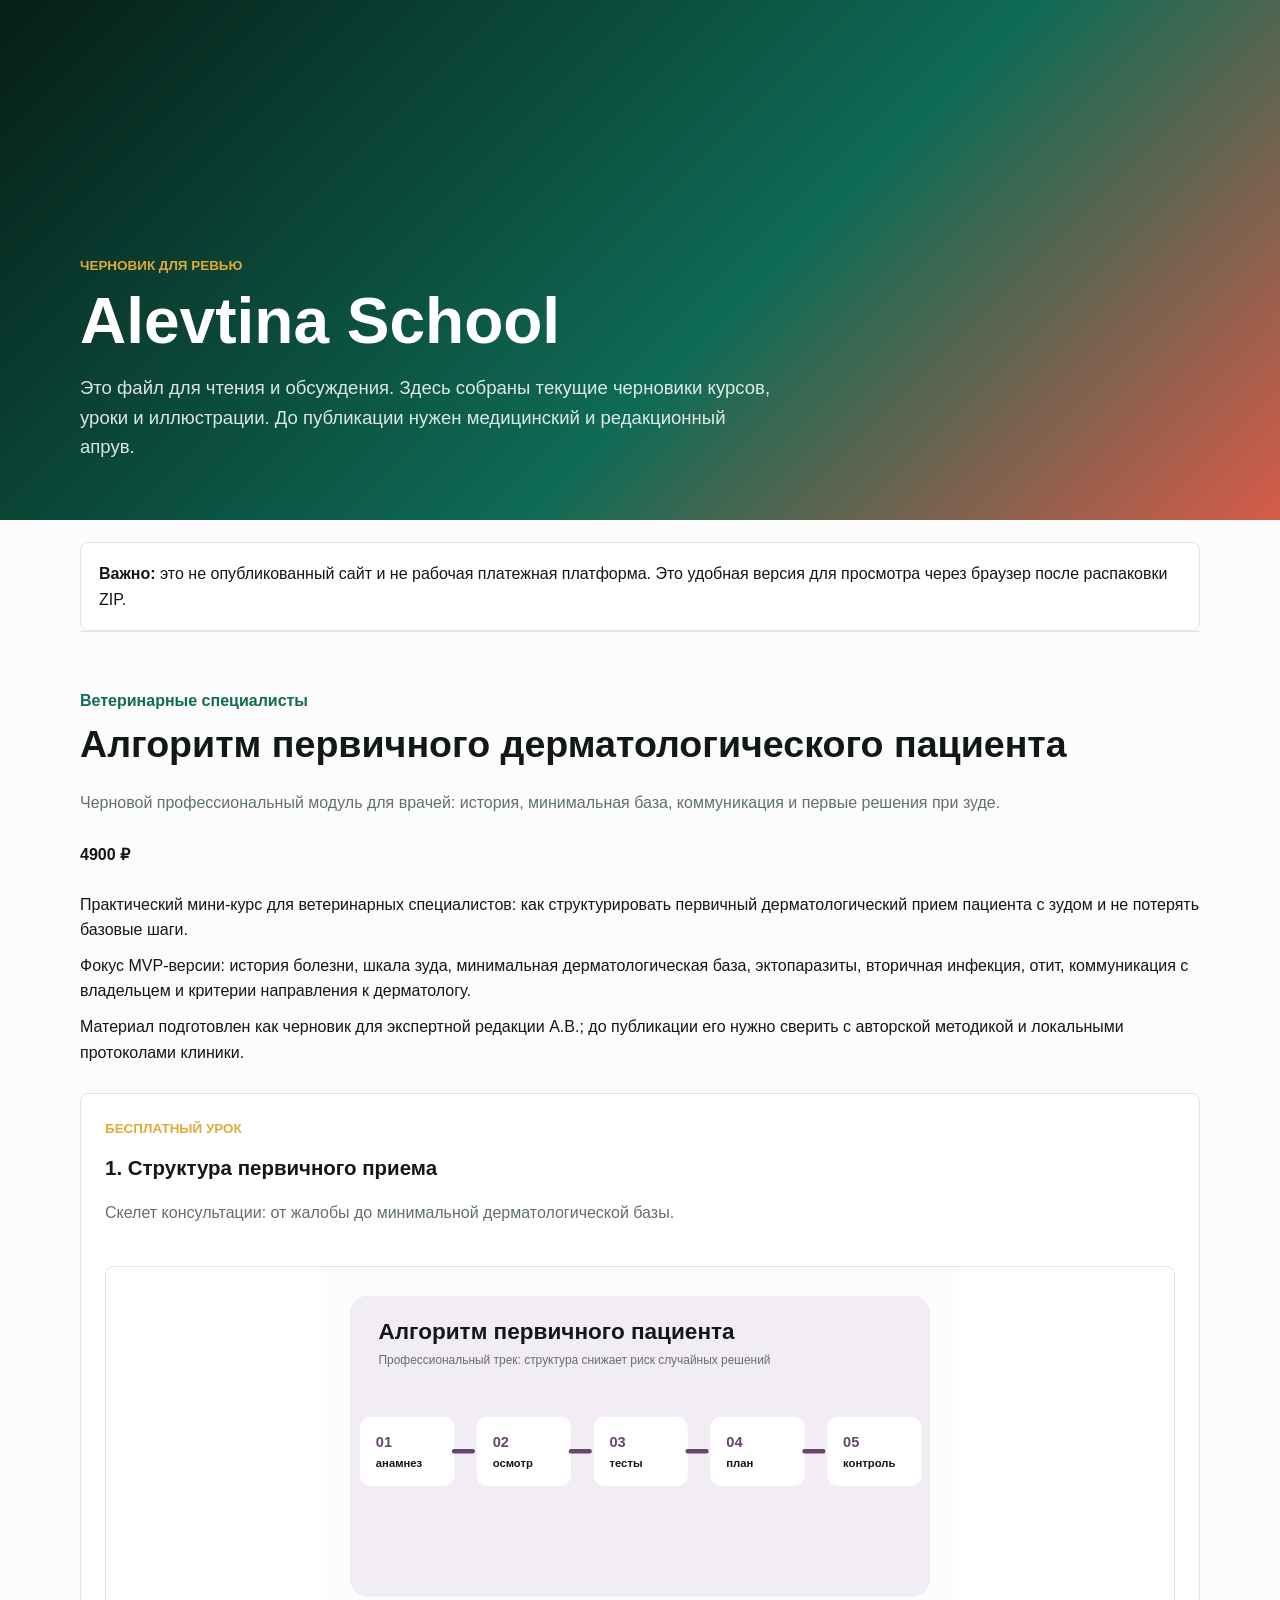
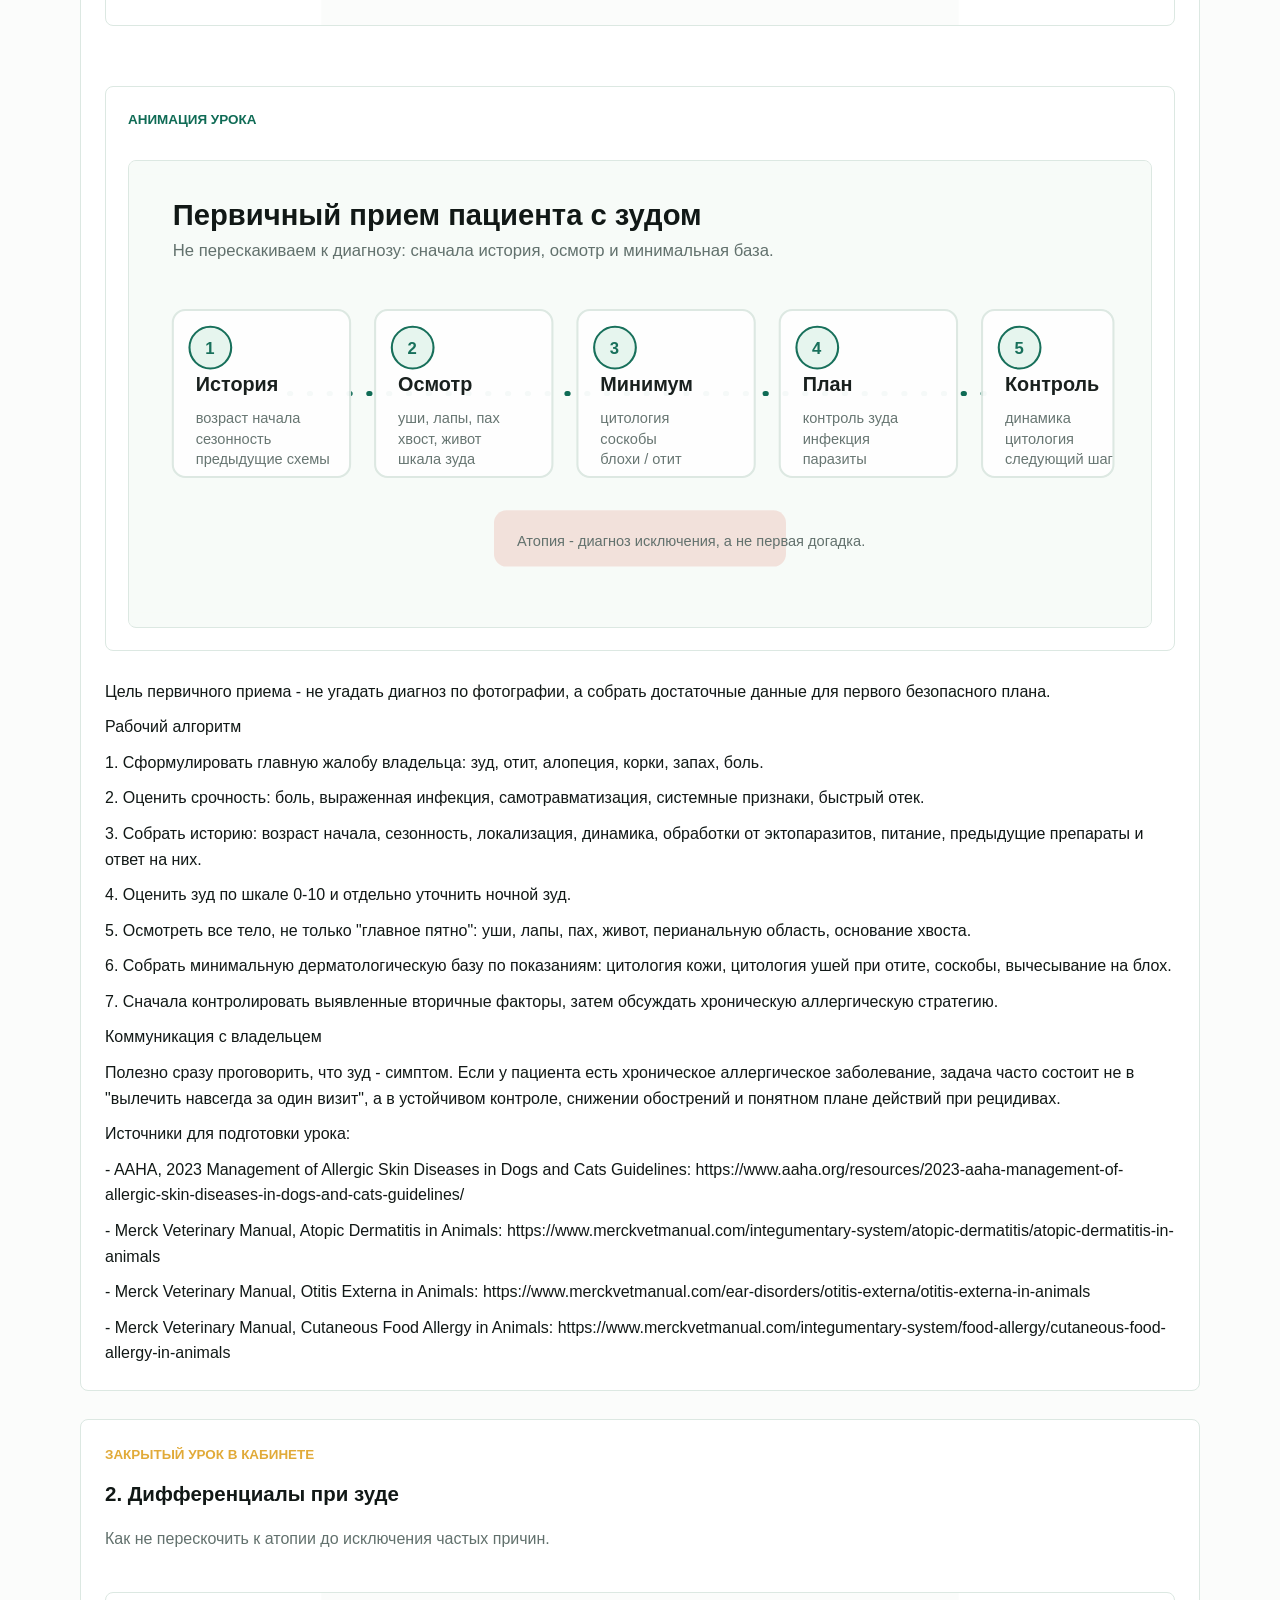
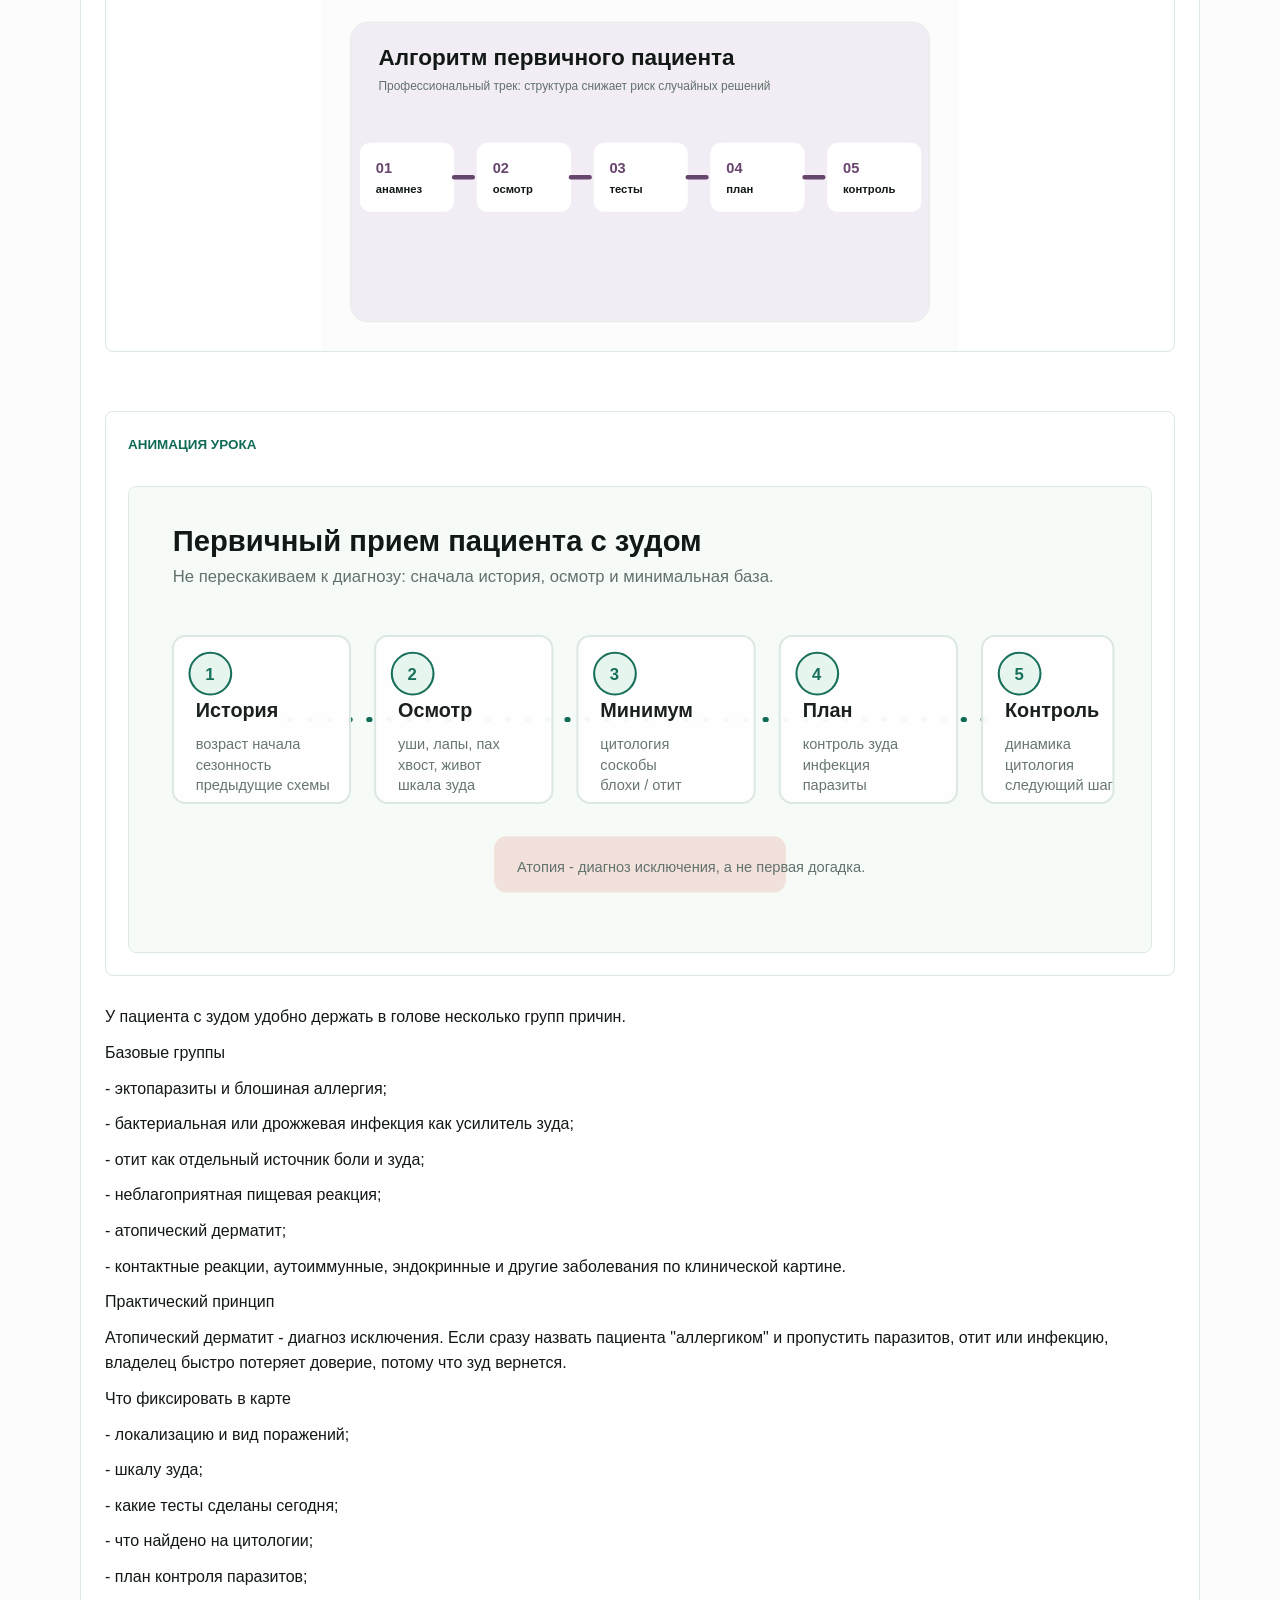
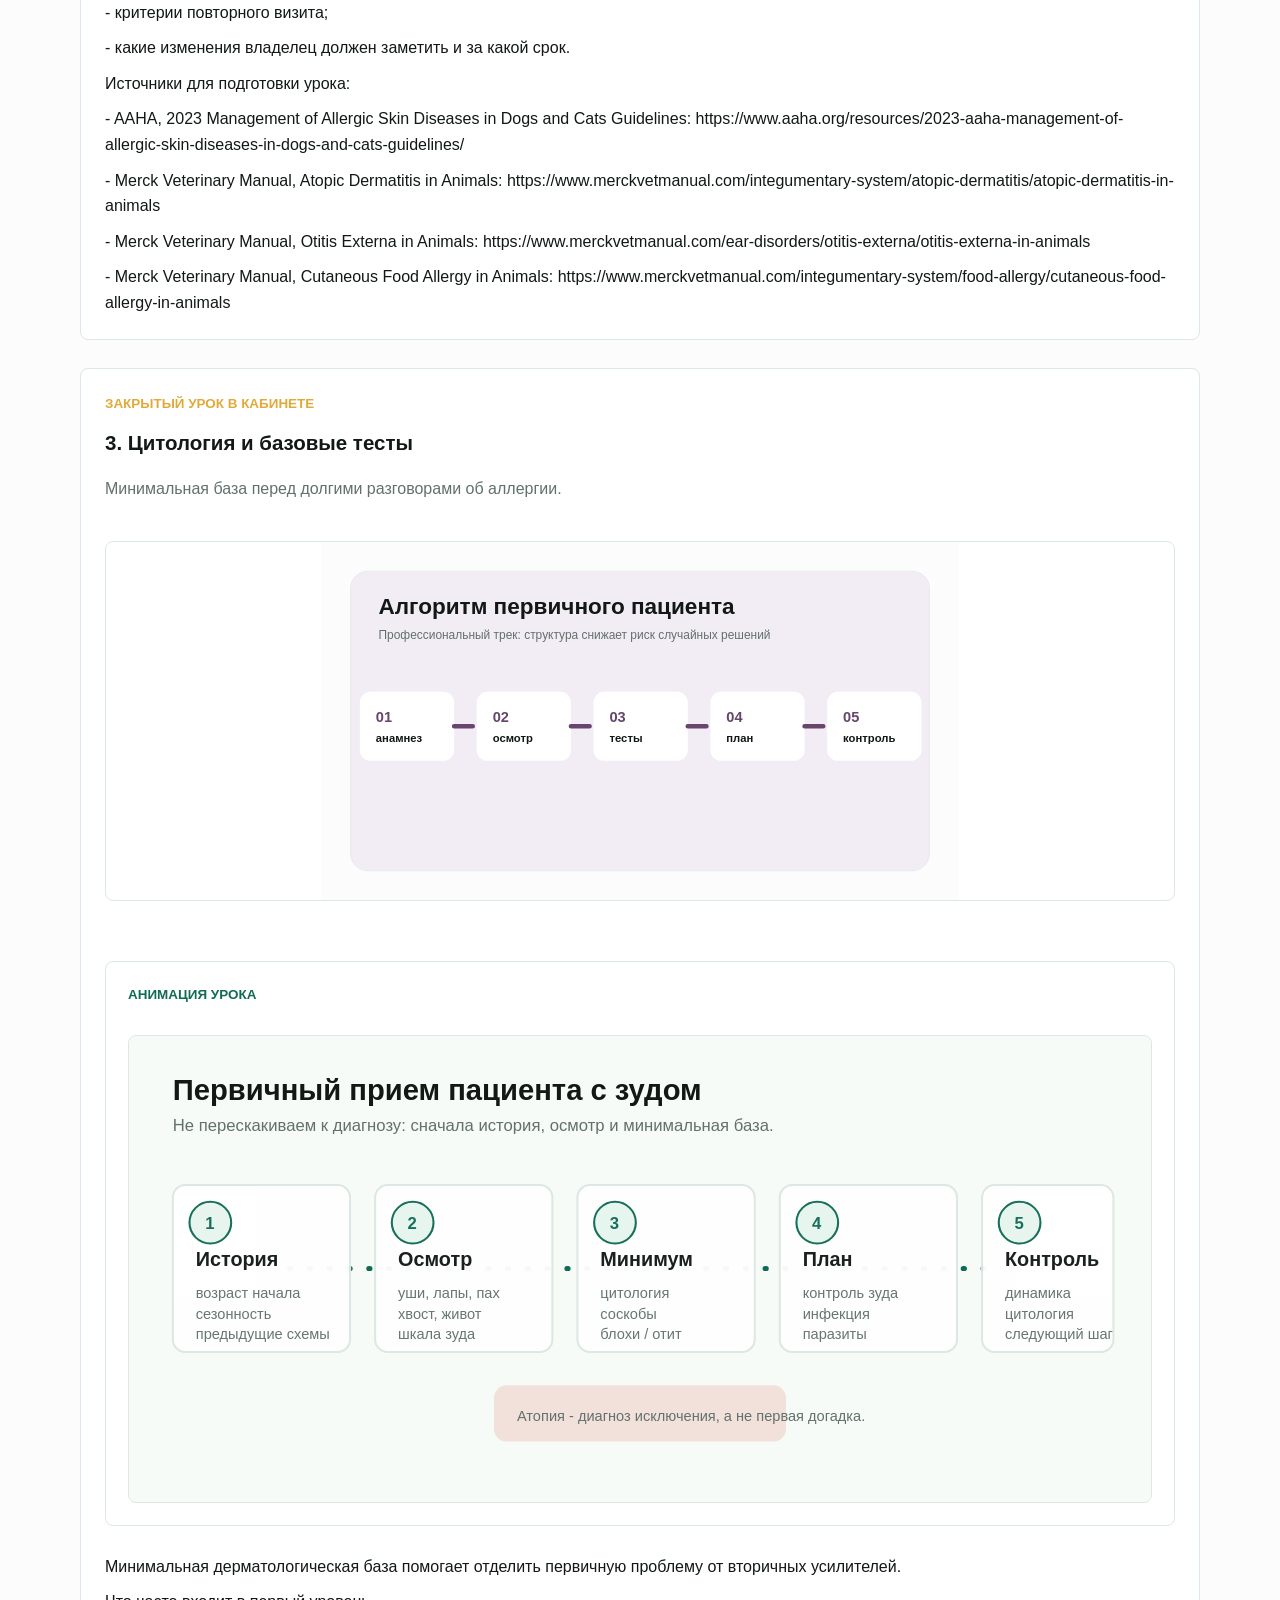
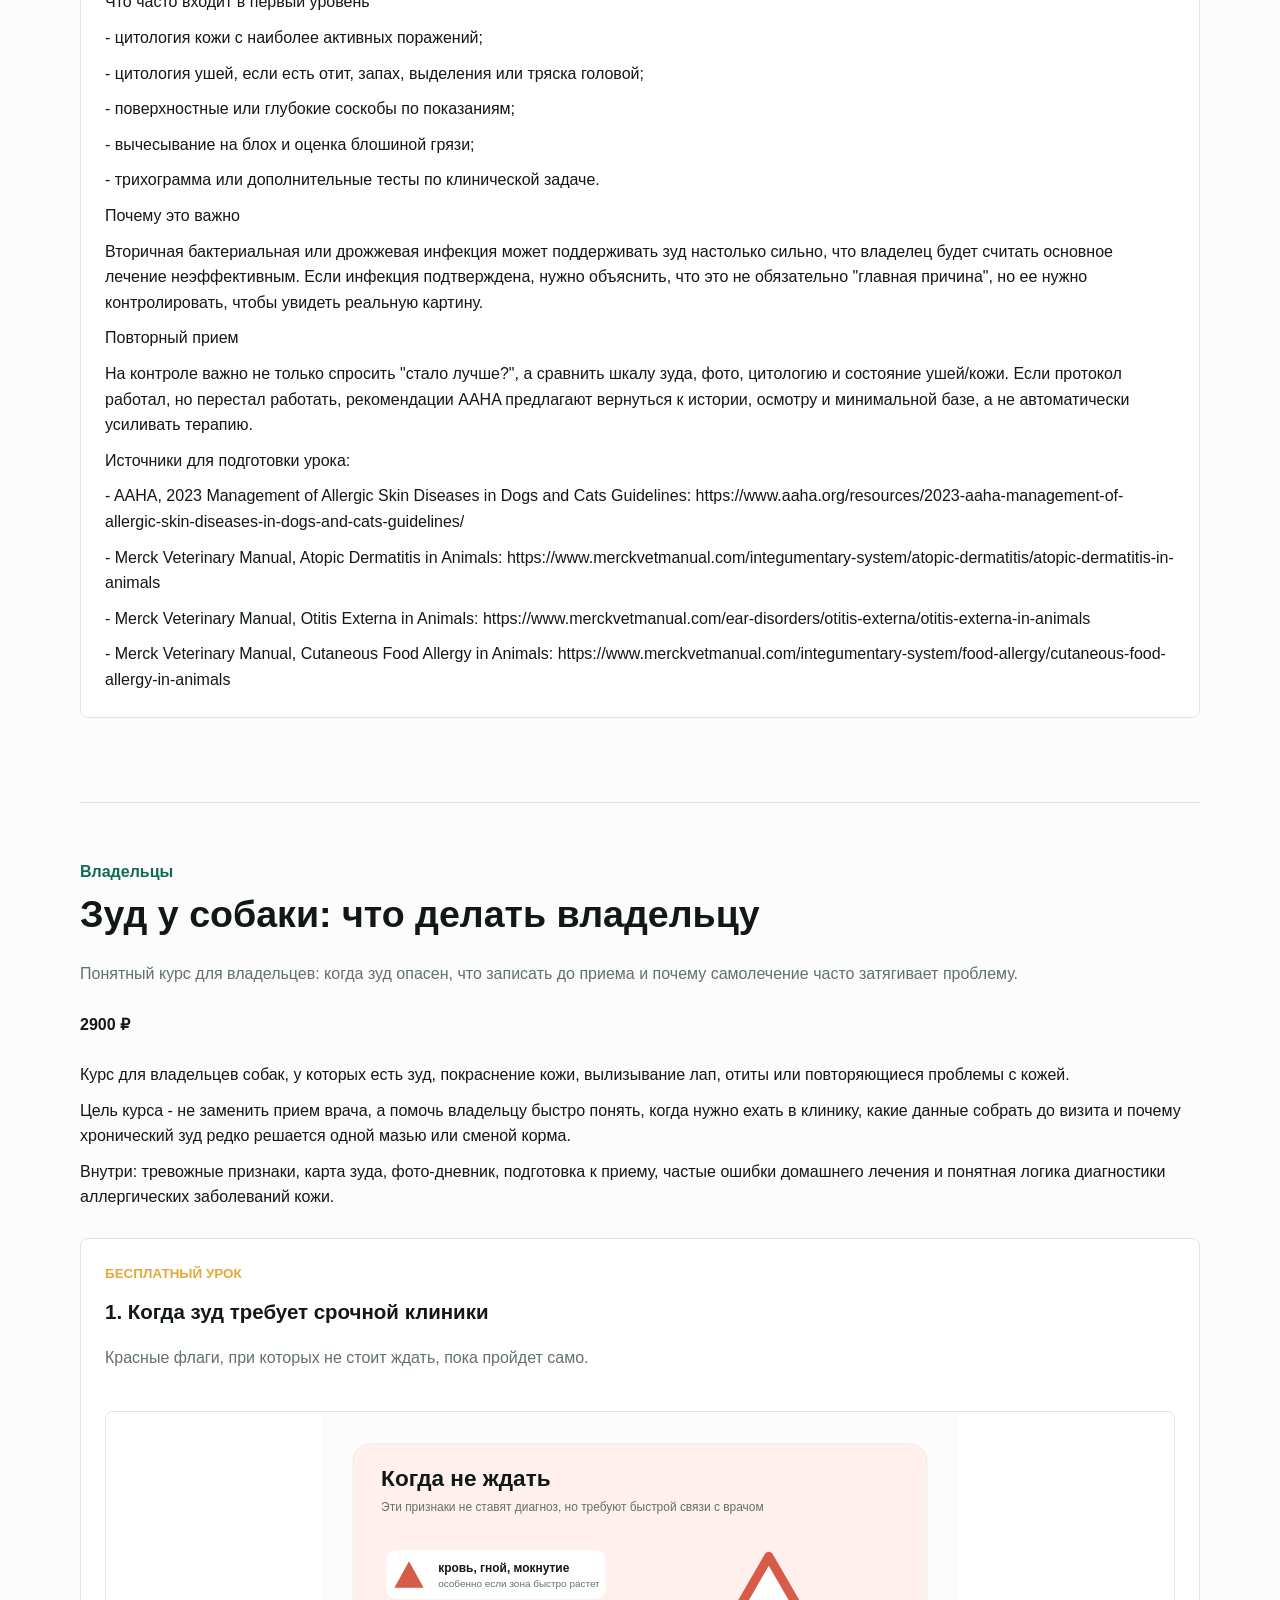
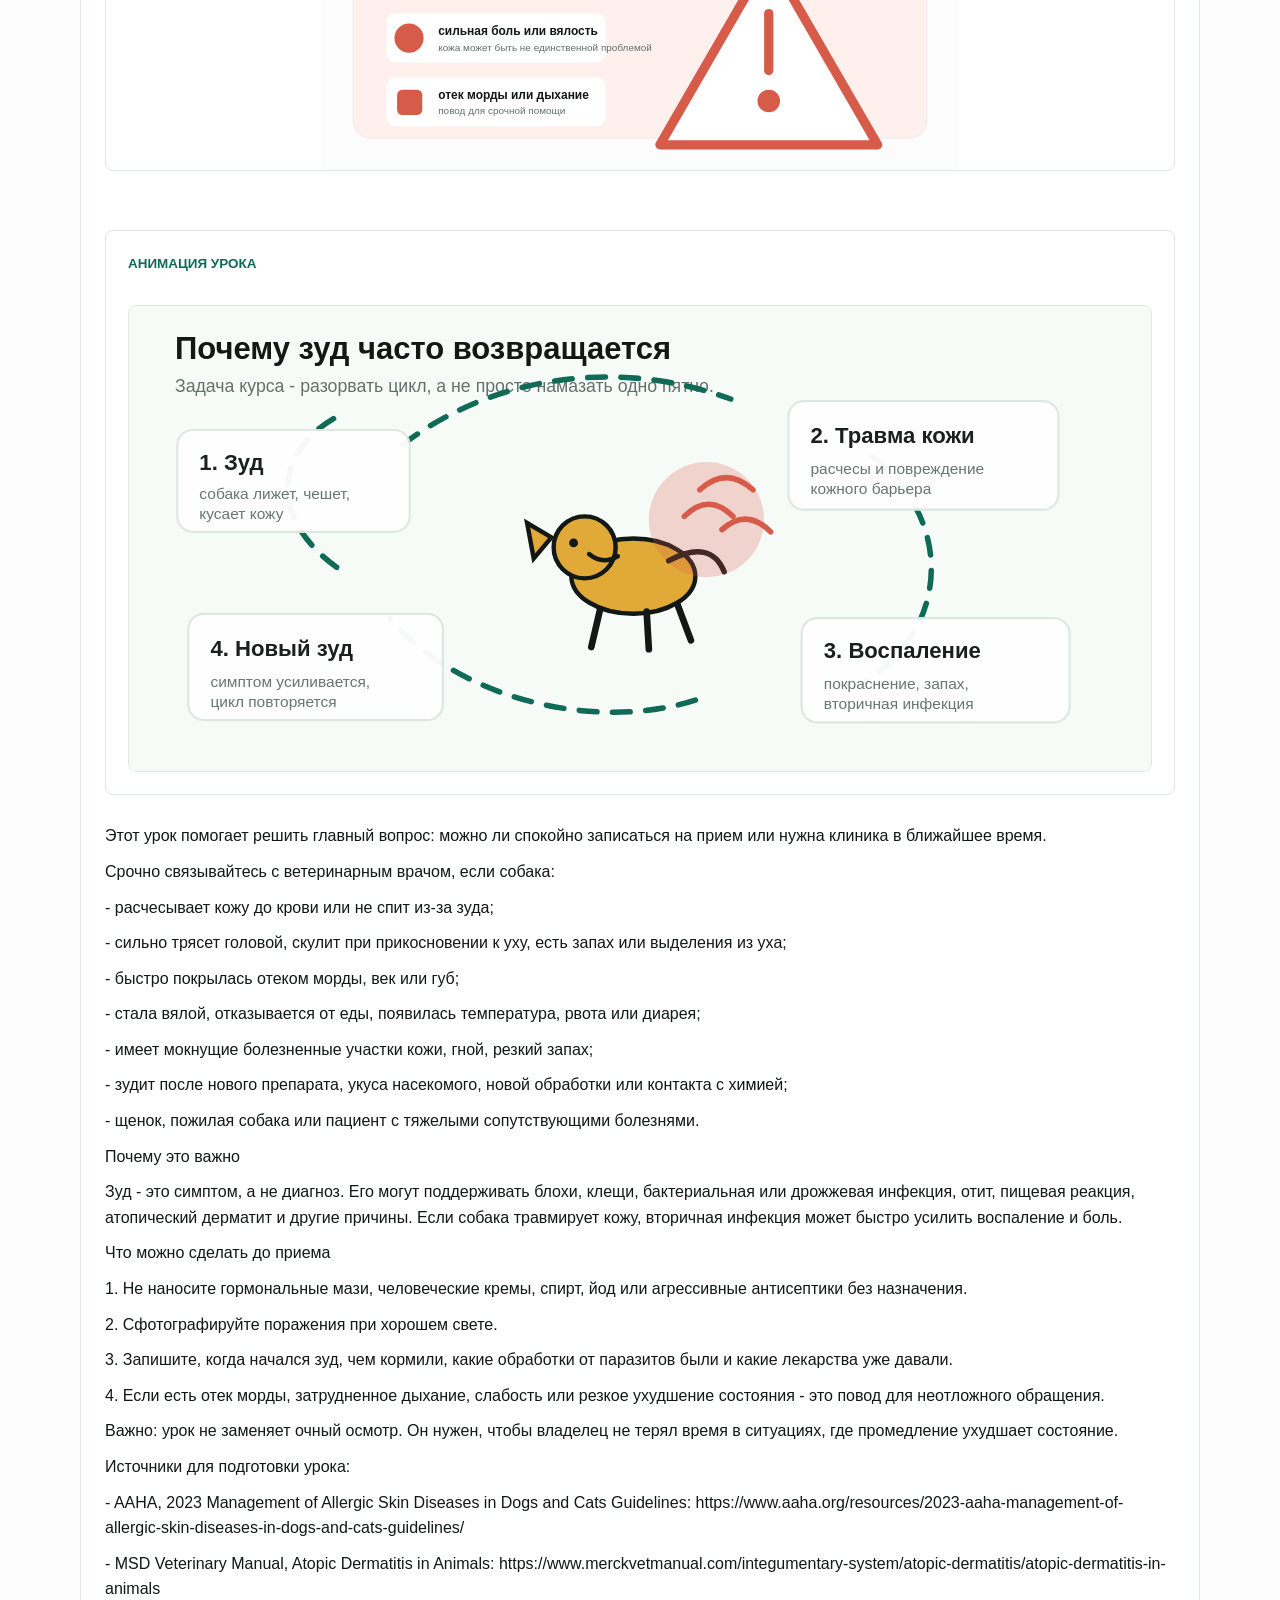
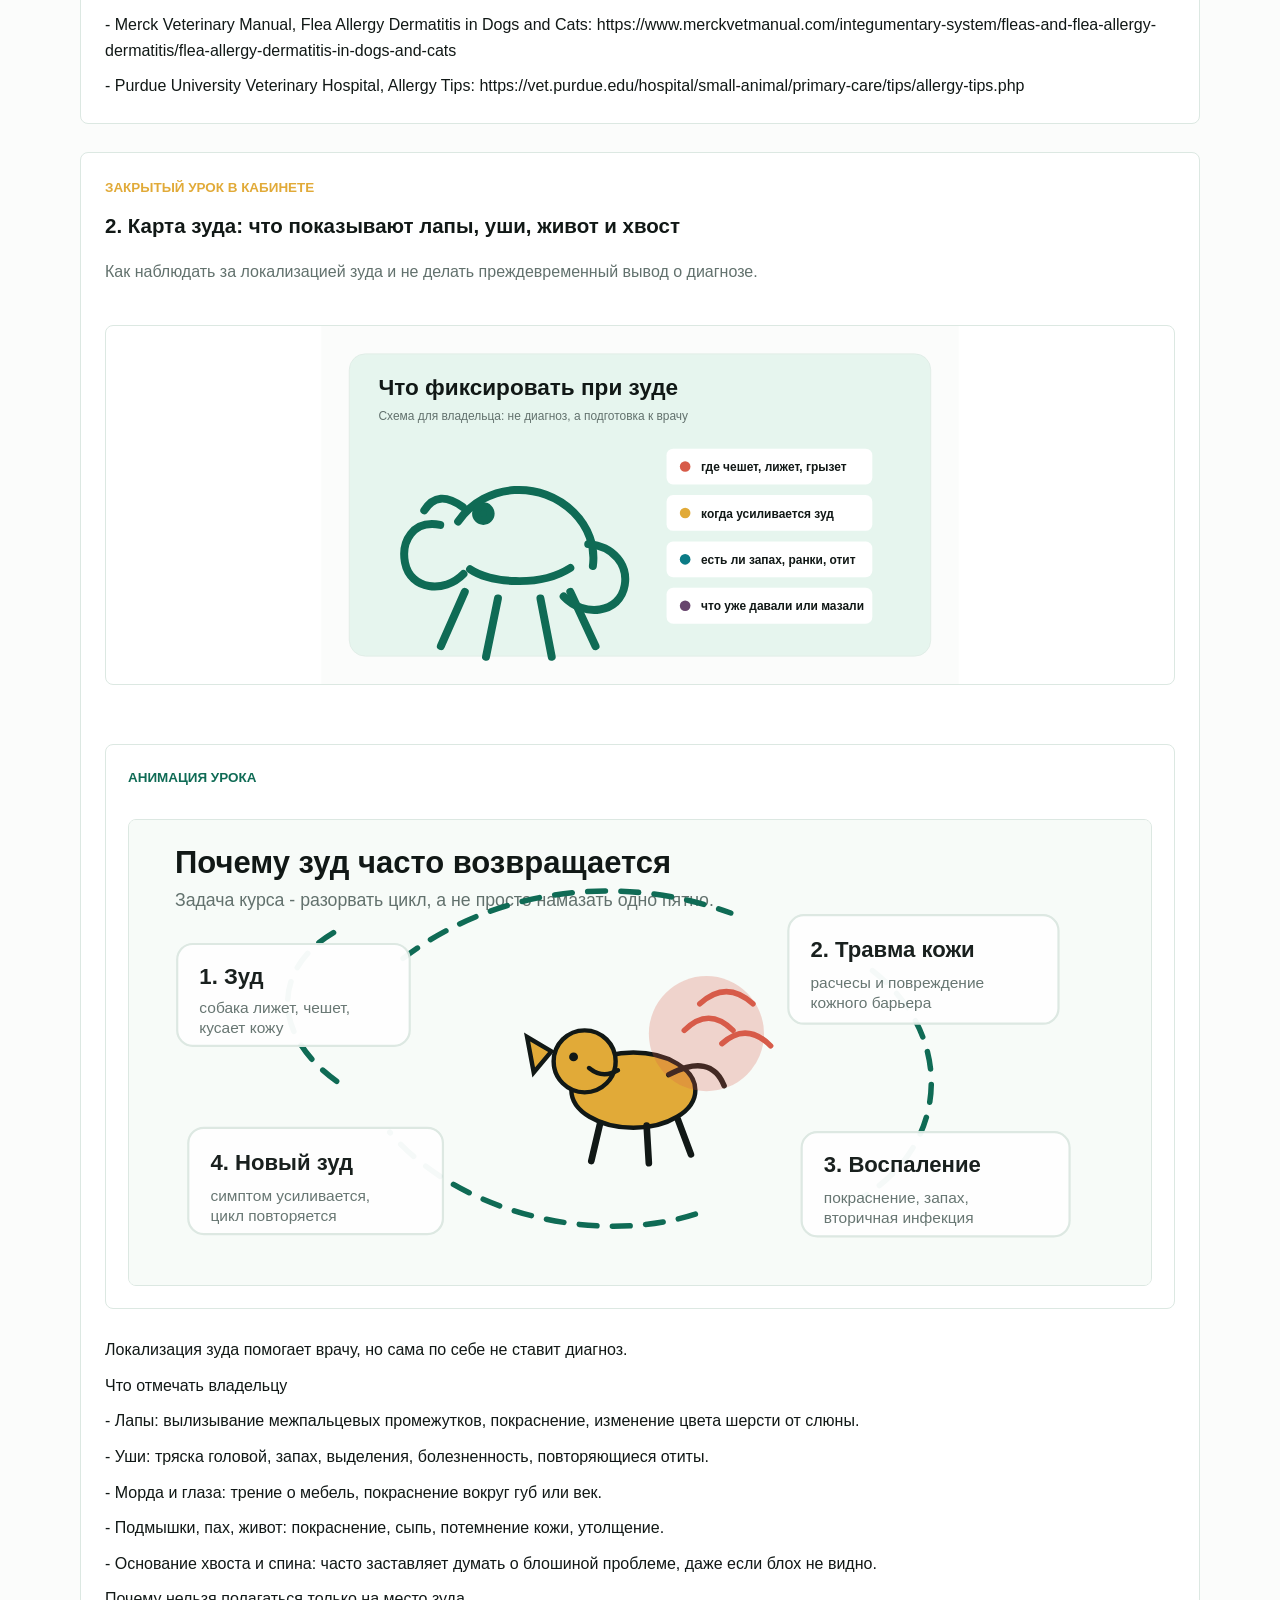
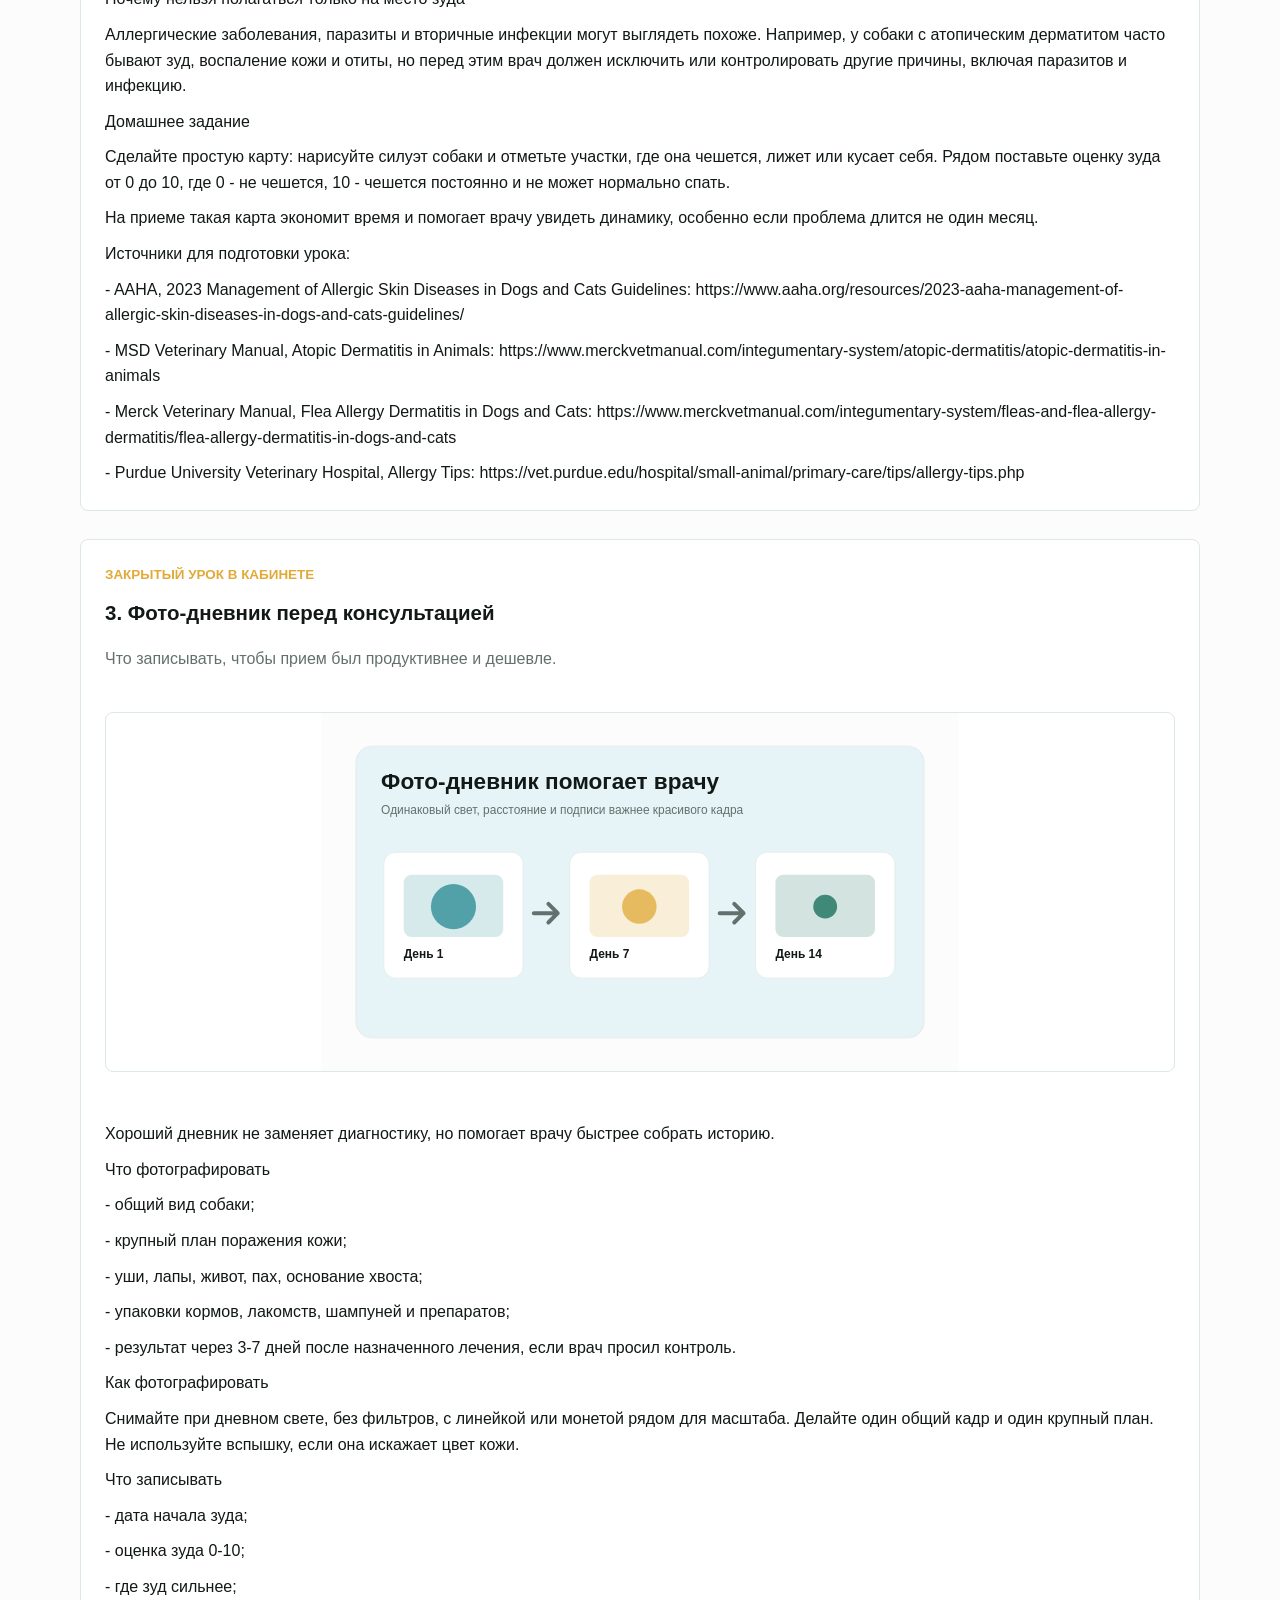
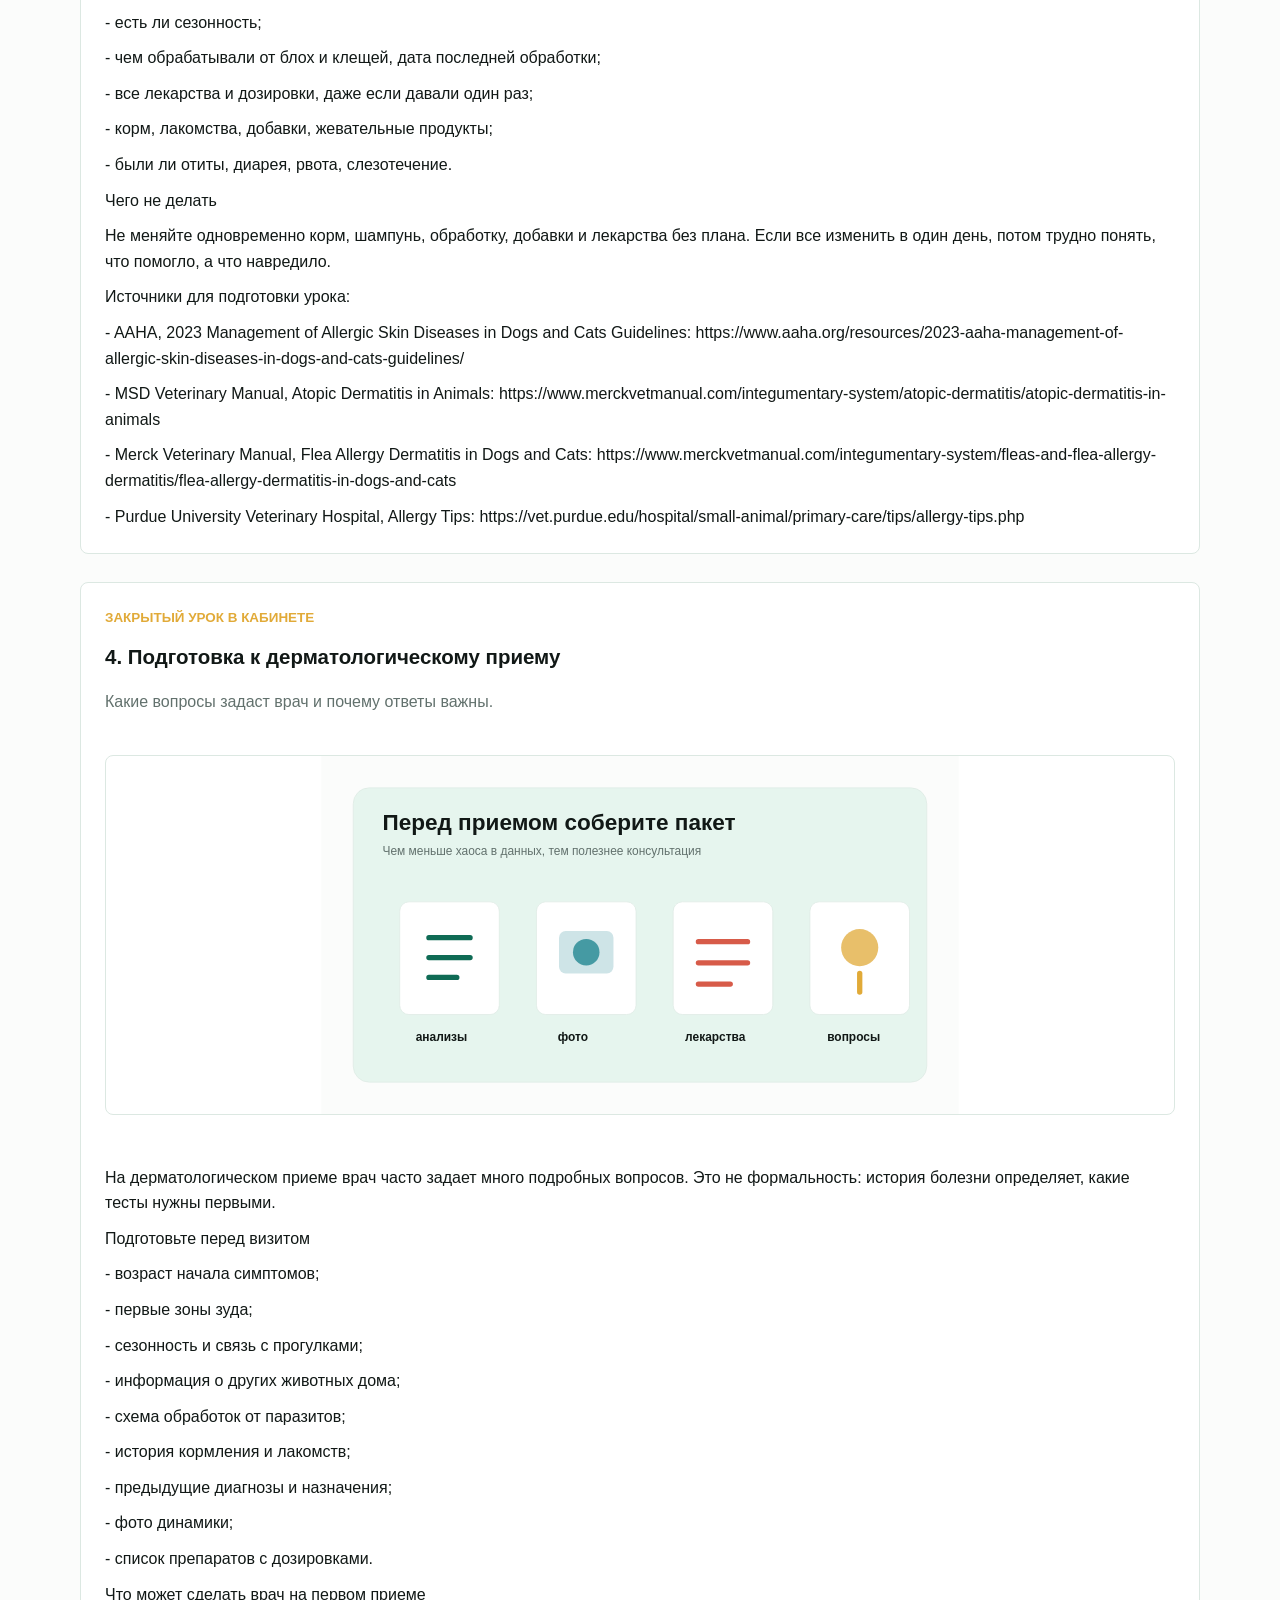
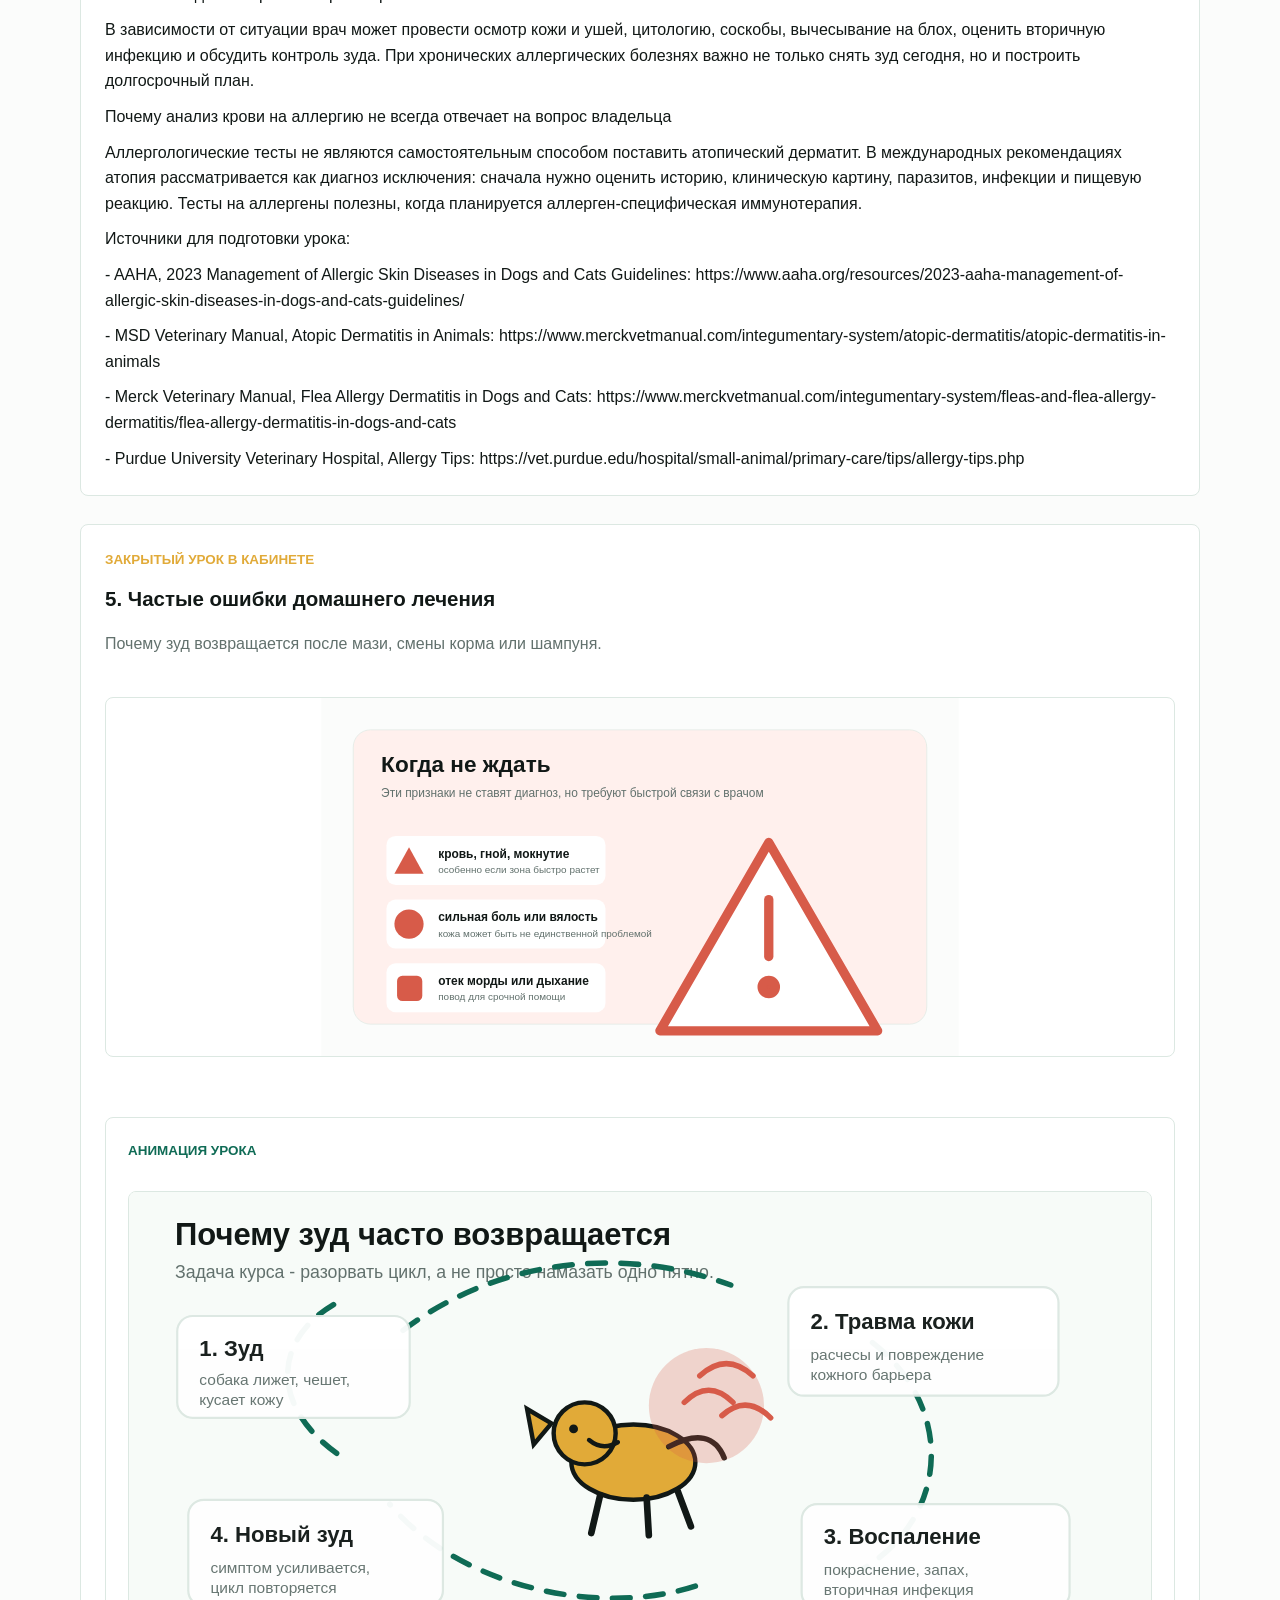
==== course-review.html @ 511821a4 "Publish Alevtina review draft" ====
<!doctype html>
<html lang="ru">
<head>
    <meta charset="utf-8">
    <meta name="viewport" content="width=device-width, initial-scale=1">
    <meta name="robots" content="noindex, nofollow">
    <title>Alevtina School - черновик курсов</title>
    <link rel="icon" href="static/courses/favicon.svg" type="image/svg+xml">
    <link rel="stylesheet" href="static/courses/app.css">
    <style>
        .review-note { background: #fff; border: 1px solid #dce8e2; border-radius: 8px; padding: 18px; margin-top: 22px; }
        .course { padding: 56px 0; border-top: 1px solid #dce8e2; }
        .course-head { display: grid; gap: 10px; margin-bottom: 24px; }
        .course-head span { color: #0f6b55; font-weight: 800; }
        .lesson { margin: 28px 0; padding: 24px; border: 1px solid #dce8e2; border-radius: 8px; background: #fff; }
        .lesson .body { margin-top: 18px; }
        .body br + br { display: block; margin-top: 10px; content: ""; }
    </style>
</head>
<body>
    <main>
        <section class="hero">
            <div class="container hero-inner">
                <p class="eyebrow">Черновик для ревью</p>
                <h1>Alevtina School</h1>
                <p class="lead">Это файл для чтения и обсуждения. Здесь собраны текущие черновики курсов, уроки и иллюстрации. До публикации нужен медицинский и редакционный апрув.</p>
            </div>
        </section>
        <div class="container">
            <div class="review-note">
                <strong>Важно:</strong> это не опубликованный сайт и не рабочая платежная платформа. Это удобная версия для просмотра через браузер после распаковки ZIP.
            </div>
            
    <section class="course">
        <div class="course-head">
            <span>Ветеринарные специалисты</span>
            <h2>Алгоритм первичного дерматологического пациента</h2>
            <p>Черновой профессиональный модуль для врачей: история, минимальная база, коммуникация и первые решения при зуде.</p>
            <strong>4900 ₽</strong>
        </div>
        <div class="body">Практический мини-курс для ветеринарных специалистов: как структурировать первичный дерматологический прием пациента с зудом и не потерять базовые шаги.<br><br>Фокус MVP-версии: история болезни, шкала зуда, минимальная дерматологическая база, эктопаразиты, вторичная инфекция, отит, коммуникация с владельцем и критерии направления к дерматологу.<br><br>Материал подготовлен как черновик для экспертной редакции А.В.; до публикации его нужно сверить с авторской методикой и локальными протоколами клиники.</div>
        
    <article class="lesson">
        <p class="eyebrow">Бесплатный урок</p>
        <h3>1. Структура первичного приема</h3>
        <p class="muted">Скелет консультации: от жалобы до минимальной дерматологической базы.</p>
        <img class="lesson-illustration" src="static/courses/illustrations/doctor-algorithm.svg" alt="">
        
        <div class="animation-box">
            <p class="eyebrow dark">Анимация урока</p>
            <object class="lesson-animation" type="image/svg+xml" data="static/courses/animations/derm-workflow.svg">
                <img src="static/courses/animations/derm-workflow.svg" alt="">
            </object>
        </div>
        
        <div class="body">Цель первичного приема - не угадать диагноз по фотографии, а собрать достаточные данные для первого безопасного плана.<br><br>Рабочий алгоритм<br><br>1. Сформулировать главную жалобу владельца: зуд, отит, алопеция, корки, запах, боль.<br>2. Оценить срочность: боль, выраженная инфекция, самотравматизация, системные признаки, быстрый отек.<br>3. Собрать историю: возраст начала, сезонность, локализация, динамика, обработки от эктопаразитов, питание, предыдущие препараты и ответ на них.<br>4. Оценить зуд по шкале 0-10 и отдельно уточнить ночной зуд.<br>5. Осмотреть все тело, не только &quot;главное пятно&quot;: уши, лапы, пах, живот, перианальную область, основание хвоста.<br>6. Собрать минимальную дерматологическую базу по показаниям: цитология кожи, цитология ушей при отите, соскобы, вычесывание на блох.<br>7. Сначала контролировать выявленные вторичные факторы, затем обсуждать хроническую аллергическую стратегию.<br><br>Коммуникация с владельцем<br><br>Полезно сразу проговорить, что зуд - симптом. Если у пациента есть хроническое аллергическое заболевание, задача часто состоит не в &quot;вылечить навсегда за один визит&quot;, а в устойчивом контроле, снижении обострений и понятном плане действий при рецидивах.<br><br>Источники для подготовки урока:<br>- AAHA, 2023 Management of Allergic Skin Diseases in Dogs and Cats Guidelines: https://www.aaha.org/resources/2023-aaha-management-of-allergic-skin-diseases-in-dogs-and-cats-guidelines/<br>- Merck Veterinary Manual, Atopic Dermatitis in Animals: https://www.merckvetmanual.com/integumentary-system/atopic-dermatitis/atopic-dermatitis-in-animals<br>- Merck Veterinary Manual, Otitis Externa in Animals: https://www.merckvetmanual.com/ear-disorders/otitis-externa/otitis-externa-in-animals<br>- Merck Veterinary Manual, Cutaneous Food Allergy in Animals: https://www.merckvetmanual.com/integumentary-system/food-allergy/cutaneous-food-allergy-in-animals</div>
    </article>
    
    <article class="lesson">
        <p class="eyebrow">Закрытый урок в кабинете</p>
        <h3>2. Дифференциалы при зуде</h3>
        <p class="muted">Как не перескочить к атопии до исключения частых причин.</p>
        <img class="lesson-illustration" src="static/courses/illustrations/doctor-algorithm.svg" alt="">
        
        <div class="animation-box">
            <p class="eyebrow dark">Анимация урока</p>
            <object class="lesson-animation" type="image/svg+xml" data="static/courses/animations/derm-workflow.svg">
                <img src="static/courses/animations/derm-workflow.svg" alt="">
            </object>
        </div>
        
        <div class="body">У пациента с зудом удобно держать в голове несколько групп причин.<br><br>Базовые группы<br><br>- эктопаразиты и блошиная аллергия;<br>- бактериальная или дрожжевая инфекция как усилитель зуда;<br>- отит как отдельный источник боли и зуда;<br>- неблагоприятная пищевая реакция;<br>- атопический дерматит;<br>- контактные реакции, аутоиммунные, эндокринные и другие заболевания по клинической картине.<br><br>Практический принцип<br><br>Атопический дерматит - диагноз исключения. Если сразу назвать пациента &quot;аллергиком&quot; и пропустить паразитов, отит или инфекцию, владелец быстро потеряет доверие, потому что зуд вернется.<br><br>Что фиксировать в карте<br><br>- локализацию и вид поражений;<br>- шкалу зуда;<br>- какие тесты сделаны сегодня;<br>- что найдено на цитологии;<br>- план контроля паразитов;<br>- критерии повторного визита;<br>- какие изменения владелец должен заметить и за какой срок.<br><br>Источники для подготовки урока:<br>- AAHA, 2023 Management of Allergic Skin Diseases in Dogs and Cats Guidelines: https://www.aaha.org/resources/2023-aaha-management-of-allergic-skin-diseases-in-dogs-and-cats-guidelines/<br>- Merck Veterinary Manual, Atopic Dermatitis in Animals: https://www.merckvetmanual.com/integumentary-system/atopic-dermatitis/atopic-dermatitis-in-animals<br>- Merck Veterinary Manual, Otitis Externa in Animals: https://www.merckvetmanual.com/ear-disorders/otitis-externa/otitis-externa-in-animals<br>- Merck Veterinary Manual, Cutaneous Food Allergy in Animals: https://www.merckvetmanual.com/integumentary-system/food-allergy/cutaneous-food-allergy-in-animals</div>
    </article>
    
    <article class="lesson">
        <p class="eyebrow">Закрытый урок в кабинете</p>
        <h3>3. Цитология и базовые тесты</h3>
        <p class="muted">Минимальная база перед долгими разговорами об аллергии.</p>
        <img class="lesson-illustration" src="static/courses/illustrations/doctor-algorithm.svg" alt="">
        
        <div class="animation-box">
            <p class="eyebrow dark">Анимация урока</p>
            <object class="lesson-animation" type="image/svg+xml" data="static/courses/animations/derm-workflow.svg">
                <img src="static/courses/animations/derm-workflow.svg" alt="">
            </object>
        </div>
        
        <div class="body">Минимальная дерматологическая база помогает отделить первичную проблему от вторичных усилителей.<br><br>Что часто входит в первый уровень<br><br>- цитология кожи с наиболее активных поражений;<br>- цитология ушей, если есть отит, запах, выделения или тряска головой;<br>- поверхностные или глубокие соскобы по показаниям;<br>- вычесывание на блох и оценка блошиной грязи;<br>- трихограмма или дополнительные тесты по клинической задаче.<br><br>Почему это важно<br><br>Вторичная бактериальная или дрожжевая инфекция может поддерживать зуд настолько сильно, что владелец будет считать основное лечение неэффективным. Если инфекция подтверждена, нужно объяснить, что это не обязательно &quot;главная причина&quot;, но ее нужно контролировать, чтобы увидеть реальную картину.<br><br>Повторный прием<br><br>На контроле важно не только спросить &quot;стало лучше?&quot;, а сравнить шкалу зуда, фото, цитологию и состояние ушей/кожи. Если протокол работал, но перестал работать, рекомендации AAHA предлагают вернуться к истории, осмотру и минимальной базе, а не автоматически усиливать терапию.<br><br>Источники для подготовки урока:<br>- AAHA, 2023 Management of Allergic Skin Diseases in Dogs and Cats Guidelines: https://www.aaha.org/resources/2023-aaha-management-of-allergic-skin-diseases-in-dogs-and-cats-guidelines/<br>- Merck Veterinary Manual, Atopic Dermatitis in Animals: https://www.merckvetmanual.com/integumentary-system/atopic-dermatitis/atopic-dermatitis-in-animals<br>- Merck Veterinary Manual, Otitis Externa in Animals: https://www.merckvetmanual.com/ear-disorders/otitis-externa/otitis-externa-in-animals<br>- Merck Veterinary Manual, Cutaneous Food Allergy in Animals: https://www.merckvetmanual.com/integumentary-system/food-allergy/cutaneous-food-allergy-in-animals</div>
    </article>
    
    </section>
    
    <section class="course">
        <div class="course-head">
            <span>Владельцы</span>
            <h2>Зуд у собаки: что делать владельцу</h2>
            <p>Понятный курс для владельцев: когда зуд опасен, что записать до приема и почему самолечение часто затягивает проблему.</p>
            <strong>2900 ₽</strong>
        </div>
        <div class="body">Курс для владельцев собак, у которых есть зуд, покраснение кожи, вылизывание лап, отиты или повторяющиеся проблемы с кожей.<br><br>Цель курса - не заменить прием врача, а помочь владельцу быстро понять, когда нужно ехать в клинику, какие данные собрать до визита и почему хронический зуд редко решается одной мазью или сменой корма.<br><br>Внутри: тревожные признаки, карта зуда, фото-дневник, подготовка к приему, частые ошибки домашнего лечения и понятная логика диагностики аллергических заболеваний кожи.</div>
        
    <article class="lesson">
        <p class="eyebrow">Бесплатный урок</p>
        <h3>1. Когда зуд требует срочной клиники</h3>
        <p class="muted">Красные флаги, при которых не стоит ждать, пока пройдет само.</p>
        <img class="lesson-illustration" src="static/courses/illustrations/red-flags.svg" alt="">
        
        <div class="animation-box">
            <p class="eyebrow dark">Анимация урока</p>
            <object class="lesson-animation" type="image/svg+xml" data="static/courses/animations/itch-cycle.svg">
                <img src="static/courses/animations/itch-cycle.svg" alt="">
            </object>
        </div>
        
        <div class="body">Этот урок помогает решить главный вопрос: можно ли спокойно записаться на прием или нужна клиника в ближайшее время.<br><br>Срочно связывайтесь с ветеринарным врачом, если собака:<br><br>- расчесывает кожу до крови или не спит из-за зуда;<br>- сильно трясет головой, скулит при прикосновении к уху, есть запах или выделения из уха;<br>- быстро покрылась отеком морды, век или губ;<br>- стала вялой, отказывается от еды, появилась температура, рвота или диарея;<br>- имеет мокнущие болезненные участки кожи, гной, резкий запах;<br>- зудит после нового препарата, укуса насекомого, новой обработки или контакта с химией;<br>- щенок, пожилая собака или пациент с тяжелыми сопутствующими болезнями.<br><br>Почему это важно<br><br>Зуд - это симптом, а не диагноз. Его могут поддерживать блохи, клещи, бактериальная или дрожжевая инфекция, отит, пищевая реакция, атопический дерматит и другие причины. Если собака травмирует кожу, вторичная инфекция может быстро усилить воспаление и боль.<br><br>Что можно сделать до приема<br><br>1. Не наносите гормональные мази, человеческие кремы, спирт, йод или агрессивные антисептики без назначения.<br>2. Сфотографируйте поражения при хорошем свете.<br>3. Запишите, когда начался зуд, чем кормили, какие обработки от паразитов были и какие лекарства уже давали.<br>4. Если есть отек морды, затрудненное дыхание, слабость или резкое ухудшение состояния - это повод для неотложного обращения.<br><br>Важно: урок не заменяет очный осмотр. Он нужен, чтобы владелец не терял время в ситуациях, где промедление ухудшает состояние.<br><br>Источники для подготовки урока:<br>- AAHA, 2023 Management of Allergic Skin Diseases in Dogs and Cats Guidelines: https://www.aaha.org/resources/2023-aaha-management-of-allergic-skin-diseases-in-dogs-and-cats-guidelines/<br>- MSD Veterinary Manual, Atopic Dermatitis in Animals: https://www.merckvetmanual.com/integumentary-system/atopic-dermatitis/atopic-dermatitis-in-animals<br>- Merck Veterinary Manual, Flea Allergy Dermatitis in Dogs and Cats: https://www.merckvetmanual.com/integumentary-system/fleas-and-flea-allergy-dermatitis/flea-allergy-dermatitis-in-dogs-and-cats<br>- Purdue University Veterinary Hospital, Allergy Tips: https://vet.purdue.edu/hospital/small-animal/primary-care/tips/allergy-tips.php</div>
    </article>
    
    <article class="lesson">
        <p class="eyebrow">Закрытый урок в кабинете</p>
        <h3>2. Карта зуда: что показывают лапы, уши, живот и хвост</h3>
        <p class="muted">Как наблюдать за локализацией зуда и не делать преждевременный вывод о диагнозе.</p>
        <img class="lesson-illustration" src="static/courses/illustrations/itch-map.svg" alt="">
        
        <div class="animation-box">
            <p class="eyebrow dark">Анимация урока</p>
            <object class="lesson-animation" type="image/svg+xml" data="static/courses/animations/itch-cycle.svg">
                <img src="static/courses/animations/itch-cycle.svg" alt="">
            </object>
        </div>
        
        <div class="body">Локализация зуда помогает врачу, но сама по себе не ставит диагноз.<br><br>Что отмечать владельцу<br><br>- Лапы: вылизывание межпальцевых промежутков, покраснение, изменение цвета шерсти от слюны.<br>- Уши: тряска головой, запах, выделения, болезненность, повторяющиеся отиты.<br>- Морда и глаза: трение о мебель, покраснение вокруг губ или век.<br>- Подмышки, пах, живот: покраснение, сыпь, потемнение кожи, утолщение.<br>- Основание хвоста и спина: часто заставляет думать о блошиной проблеме, даже если блох не видно.<br><br>Почему нельзя полагаться только на место зуда<br><br>Аллергические заболевания, паразиты и вторичные инфекции могут выглядеть похоже. Например, у собаки с атопическим дерматитом часто бывают зуд, воспаление кожи и отиты, но перед этим врач должен исключить или контролировать другие причины, включая паразитов и инфекцию.<br><br>Домашнее задание<br><br>Сделайте простую карту: нарисуйте силуэт собаки и отметьте участки, где она чешется, лижет или кусает себя. Рядом поставьте оценку зуда от 0 до 10, где 0 - не чешется, 10 - чешется постоянно и не может нормально спать.<br><br>На приеме такая карта экономит время и помогает врачу увидеть динамику, особенно если проблема длится не один месяц.<br><br>Источники для подготовки урока:<br>- AAHA, 2023 Management of Allergic Skin Diseases in Dogs and Cats Guidelines: https://www.aaha.org/resources/2023-aaha-management-of-allergic-skin-diseases-in-dogs-and-cats-guidelines/<br>- MSD Veterinary Manual, Atopic Dermatitis in Animals: https://www.merckvetmanual.com/integumentary-system/atopic-dermatitis/atopic-dermatitis-in-animals<br>- Merck Veterinary Manual, Flea Allergy Dermatitis in Dogs and Cats: https://www.merckvetmanual.com/integumentary-system/fleas-and-flea-allergy-dermatitis/flea-allergy-dermatitis-in-dogs-and-cats<br>- Purdue University Veterinary Hospital, Allergy Tips: https://vet.purdue.edu/hospital/small-animal/primary-care/tips/allergy-tips.php</div>
    </article>
    
    <article class="lesson">
        <p class="eyebrow">Закрытый урок в кабинете</p>
        <h3>3. Фото-дневник перед консультацией</h3>
        <p class="muted">Что записывать, чтобы прием был продуктивнее и дешевле.</p>
        <img class="lesson-illustration" src="static/courses/illustrations/photo-diary.svg" alt="">
        
        <div class="body">Хороший дневник не заменяет диагностику, но помогает врачу быстрее собрать историю.<br><br>Что фотографировать<br><br>- общий вид собаки;<br>- крупный план поражения кожи;<br>- уши, лапы, живот, пах, основание хвоста;<br>- упаковки кормов, лакомств, шампуней и препаратов;<br>- результат через 3-7 дней после назначенного лечения, если врач просил контроль.<br><br>Как фотографировать<br><br>Снимайте при дневном свете, без фильтров, с линейкой или монетой рядом для масштаба. Делайте один общий кадр и один крупный план. Не используйте вспышку, если она искажает цвет кожи.<br><br>Что записывать<br><br>- дата начала зуда;<br>- оценка зуда 0-10;<br>- где зуд сильнее;<br>- есть ли сезонность;<br>- чем обрабатывали от блох и клещей, дата последней обработки;<br>- все лекарства и дозировки, даже если давали один раз;<br>- корм, лакомства, добавки, жевательные продукты;<br>- были ли отиты, диарея, рвота, слезотечение.<br><br>Чего не делать<br><br>Не меняйте одновременно корм, шампунь, обработку, добавки и лекарства без плана. Если все изменить в один день, потом трудно понять, что помогло, а что навредило.<br><br>Источники для подготовки урока:<br>- AAHA, 2023 Management of Allergic Skin Diseases in Dogs and Cats Guidelines: https://www.aaha.org/resources/2023-aaha-management-of-allergic-skin-diseases-in-dogs-and-cats-guidelines/<br>- MSD Veterinary Manual, Atopic Dermatitis in Animals: https://www.merckvetmanual.com/integumentary-system/atopic-dermatitis/atopic-dermatitis-in-animals<br>- Merck Veterinary Manual, Flea Allergy Dermatitis in Dogs and Cats: https://www.merckvetmanual.com/integumentary-system/fleas-and-flea-allergy-dermatitis/flea-allergy-dermatitis-in-dogs-and-cats<br>- Purdue University Veterinary Hospital, Allergy Tips: https://vet.purdue.edu/hospital/small-animal/primary-care/tips/allergy-tips.php</div>
    </article>
    
    <article class="lesson">
        <p class="eyebrow">Закрытый урок в кабинете</p>
        <h3>4. Подготовка к дерматологическому приему</h3>
        <p class="muted">Какие вопросы задаст врач и почему ответы важны.</p>
        <img class="lesson-illustration" src="static/courses/illustrations/vet-visit.svg" alt="">
        
        <div class="body">На дерматологическом приеме врач часто задает много подробных вопросов. Это не формальность: история болезни определяет, какие тесты нужны первыми.<br><br>Подготовьте перед визитом<br><br>- возраст начала симптомов;<br>- первые зоны зуда;<br>- сезонность и связь с прогулками;<br>- информация о других животных дома;<br>- схема обработок от паразитов;<br>- история кормления и лакомств;<br>- предыдущие диагнозы и назначения;<br>- фото динамики;<br>- список препаратов с дозировками.<br><br>Что может сделать врач на первом приеме<br><br>В зависимости от ситуации врач может провести осмотр кожи и ушей, цитологию, соскобы, вычесывание на блох, оценить вторичную инфекцию и обсудить контроль зуда. При хронических аллергических болезнях важно не только снять зуд сегодня, но и построить долгосрочный план.<br><br>Почему анализ крови на аллергию не всегда отвечает на вопрос владельца<br><br>Аллергологические тесты не являются самостоятельным способом поставить атопический дерматит. В международных рекомендациях атопия рассматривается как диагноз исключения: сначала нужно оценить историю, клиническую картину, паразитов, инфекции и пищевую реакцию. Тесты на аллергены полезны, когда планируется аллерген-специфическая иммунотерапия.<br><br>Источники для подготовки урока:<br>- AAHA, 2023 Management of Allergic Skin Diseases in Dogs and Cats Guidelines: https://www.aaha.org/resources/2023-aaha-management-of-allergic-skin-diseases-in-dogs-and-cats-guidelines/<br>- MSD Veterinary Manual, Atopic Dermatitis in Animals: https://www.merckvetmanual.com/integumentary-system/atopic-dermatitis/atopic-dermatitis-in-animals<br>- Merck Veterinary Manual, Flea Allergy Dermatitis in Dogs and Cats: https://www.merckvetmanual.com/integumentary-system/fleas-and-flea-allergy-dermatitis/flea-allergy-dermatitis-in-dogs-and-cats<br>- Purdue University Veterinary Hospital, Allergy Tips: https://vet.purdue.edu/hospital/small-animal/primary-care/tips/allergy-tips.php</div>
    </article>
    
    <article class="lesson">
        <p class="eyebrow">Закрытый урок в кабинете</p>
        <h3>5. Частые ошибки домашнего лечения</h3>
        <p class="muted">Почему зуд возвращается после мази, смены корма или шампуня.</p>
        <img class="lesson-illustration" src="static/courses/illustrations/red-flags.svg" alt="">
        
        <div class="animation-box">
            <p class="eyebrow dark">Анимация урока</p>
            <object class="lesson-animation" type="image/svg+xml" data="static/courses/animations/itch-cycle.svg">
                <img src="static/courses/animations/itch-cycle.svg" alt="">
            </object>
        </div>
        
        <div class="body">Самая частая ошибка - лечить зуд как отдельную проблему, не выясняя, что его поддерживает.<br><br>Ошибки, которые мешают врачу<br><br>- использовать человеческие мази и таблетки без назначения;<br>- резко менять корм каждую неделю;<br>- отменять обработку от блох, потому что &quot;блох не видно&quot;;<br>- лечить уши остатками старых капель;<br>- мыть агрессивными шампунями слишком часто;<br>- прекращать назначенный курс сразу после улучшения;<br>- приходить на прием без списка препаратов и дат обработок.<br><br>Почему блохи важны даже когда их не нашли<br><br>При блошиной аллергии реакцию может поддерживать укус. Полное устранение блошиной проблемы требует времени и регулярного контроля среды, а не одной обработки &quot;для галочки&quot;. Для чувствительных животных врач может рекомендовать длительную профилактику.<br><br>Почему хронический зуд редко решается одной процедурой<br><br>Аллергические заболевания кожи часто требуют мультимодального подхода: контроль паразитов, лечение вторичной инфекции, работа с кожным барьером, контроль зуда, диета по показаниям и план наблюдения. У каждой собаки этот план отличается.<br><br>Источники для подготовки урока:<br>- AAHA, 2023 Management of Allergic Skin Diseases in Dogs and Cats Guidelines: https://www.aaha.org/resources/2023-aaha-management-of-allergic-skin-diseases-in-dogs-and-cats-guidelines/<br>- MSD Veterinary Manual, Atopic Dermatitis in Animals: https://www.merckvetmanual.com/integumentary-system/atopic-dermatitis/atopic-dermatitis-in-animals<br>- Merck Veterinary Manual, Flea Allergy Dermatitis in Dogs and Cats: https://www.merckvetmanual.com/integumentary-system/fleas-and-flea-allergy-dermatitis/flea-allergy-dermatitis-in-dogs-and-cats<br>- Purdue University Veterinary Hospital, Allergy Tips: https://vet.purdue.edu/hospital/small-animal/primary-care/tips/allergy-tips.php</div>
    </article>
    
    </section>
    
        </div>
    </main>
</body>
</html>
---- static/courses/app.css ----
:root {
    --ink: #111816;
    --muted: #62716d;
    --paper: #fbfcfb;
    --surface: #ffffff;
    --line: #dce8e2;
    --forest: #0f6b55;
    --forest-dark: #094737;
    --coral: #d75b49;
    --gold: #e1aa38;
    --mint: #e6f5ee;
    --shadow: 0 18px 50px rgba(17, 24, 22, 0.11);
}

* {
    box-sizing: border-box;
}

body {
    margin: 0;
    overflow-x: hidden;
    font-family: "Inter", -apple-system, BlinkMacSystemFont, "Segoe UI", sans-serif;
    color: var(--ink);
    background: var(--paper);
    line-height: 1.6;
}

a {
    color: inherit;
}

.container {
    width: min(1120px, calc(100% - 32px));
    margin: 0 auto;
}

.narrow {
    width: min(720px, calc(100% - 32px));
}

.site-header {
    position: sticky;
    top: 0;
    z-index: 10;
    border-bottom: 1px solid var(--line);
    background: rgba(251, 252, 251, 0.94);
    backdrop-filter: blur(16px);
}

.nav {
    min-height: 72px;
    display: flex;
    align-items: center;
    justify-content: space-between;
    gap: 18px;
}

.brand {
    text-decoration: none;
    font-weight: 800;
}

.nav-links {
    display: flex;
    align-items: center;
    gap: 16px;
    flex-wrap: wrap;
}

.nav-links a,
.nav-links button {
    border: 0;
    color: var(--muted);
    background: transparent;
    cursor: pointer;
    text-decoration: none;
    font: inherit;
    font-weight: 800;
}

.hero {
    color: #ffffff;
    background: linear-gradient(135deg, #061e17, #0f6b55 58%, #d75b49);
}

.hero-inner {
    min-height: 520px;
    display: grid;
    align-content: end;
    padding: 80px 0 58px;
}

.eyebrow {
    margin: 0 0 12px;
    color: var(--gold);
    font-size: 0.84rem;
    font-weight: 800;
    text-transform: uppercase;
}

.eyebrow.dark {
    color: var(--forest);
}

h1,
h2,
h3,
p {
    overflow-wrap: anywhere;
}

h1 {
    max-width: 760px;
    margin: 0;
    font-size: 4rem;
    line-height: 1;
}

.page-title {
    color: var(--ink);
}

h2 {
    margin: 0;
    font-size: 2.35rem;
    line-height: 1.08;
}

h3 {
    margin: 0 0 10px;
    font-size: 1.28rem;
}

.lead {
    max-width: 700px;
    margin: 20px 0 0;
    color: rgba(255, 255, 255, 0.86);
    font-size: 1.16rem;
}

.muted,
p,
li {
    color: var(--muted);
}

.hero-actions {
    display: flex;
    gap: 12px;
    flex-wrap: wrap;
    margin-top: 28px;
}

.section {
    padding: 72px 0;
}

.section-heading {
    display: grid;
    grid-template-columns: minmax(0, 0.9fr) minmax(260px, 0.5fr);
    gap: 24px;
    align-items: end;
    margin-bottom: 28px;
}

.course-grid {
    display: grid;
    grid-template-columns: repeat(3, minmax(0, 1fr));
    gap: 18px;
}

.detail-grid {
    display: grid;
    grid-template-columns: minmax(0, 0.9fr) minmax(280px, 0.42fr);
    gap: 24px;
}

.lesson-layout {
    width: min(860px, calc(100% - 32px));
}

.card {
    padding: 24px;
    border: 1px solid var(--line);
    border-radius: 8px;
    background: var(--surface);
    box-shadow: 0 12px 30px rgba(17, 24, 22, 0.05);
}

.sticky {
    position: sticky;
    top: 96px;
}

.tag {
    display: inline-flex;
    min-height: 30px;
    align-items: center;
    margin-bottom: 18px;
    padding: 0.24rem 0.62rem;
    border-radius: 8px;
    color: var(--forest-dark);
    background: rgba(15, 107, 85, 0.1);
    font-size: 0.8rem;
    font-weight: 800;
}

.price {
    color: var(--ink);
    font-size: 1.45rem;
    font-weight: 800;
}

.btn {
    display: inline-flex;
    align-items: center;
    justify-content: center;
    min-height: 44px;
    padding: 0.75rem 1rem;
    border: 1px solid transparent;
    border-radius: 8px;
    color: #ffffff;
    background: var(--forest);
    cursor: pointer;
    text-decoration: none;
    font-weight: 800;
}

.btn.secondary {
    color: var(--forest);
    background: var(--surface);
    border-color: var(--line);
}

.lesson-list {
    display: grid;
    gap: 10px;
    margin-top: 18px;
}

.lesson-row {
    display: grid;
    grid-template-columns: 42px minmax(0, 1fr) auto;
    gap: 12px;
    align-items: center;
    padding: 14px;
    border: 1px solid var(--line);
    border-radius: 8px;
    background: var(--surface);
    text-decoration: none;
}

.lesson-row span {
    display: grid;
    place-items: center;
    width: 34px;
    height: 34px;
    border-radius: 8px;
    background: var(--mint);
    font-weight: 800;
}

.lesson-row em {
    color: var(--muted);
    font-style: normal;
    font-weight: 700;
}

.video-box {
    margin: 24px 0;
    padding: 22px;
    border: 1px solid var(--line);
    border-radius: 8px;
    background: var(--surface);
}

.lesson-illustration {
    width: 100%;
    max-height: 360px;
    object-fit: contain;
    margin: 24px 0;
    border: 1px solid var(--line);
    border-radius: 8px;
    background: var(--surface);
}

.animation-box {
    display: grid;
    gap: 18px;
    margin: 28px 0;
    padding: 22px;
    border: 1px solid var(--line);
    border-radius: 8px;
    background: var(--surface);
}

.animation-box h2 {
    font-size: 1.45rem;
}

.lesson-animation {
    display: block;
    width: 100%;
    height: auto;
    aspect-ratio: 920 / 420;
    border: 1px solid var(--line);
    border-radius: 8px;
    background: #f7fbf8;
}

.text-block {
    margin-top: 22px;
}

.back-link {
    display: inline-flex;
    margin-bottom: 18px;
    color: var(--forest);
    font-weight: 800;
    text-decoration: none;
}

.form-card {
    display: grid;
    gap: 16px;
}

.form-card label {
    display: grid;
    gap: 6px;
    color: var(--muted);
    font-weight: 700;
}

.form-card input {
    min-height: 44px;
    padding: 0.65rem 0.8rem;
    border: 1px solid var(--line);
    border-radius: 8px;
}

.site-footer {
    padding: 34px 0;
    border-top: 1px solid var(--line);
    background: var(--surface);
}

.footer-grid {
    display: flex;
    justify-content: space-between;
    gap: 16px;
    flex-wrap: wrap;
    color: var(--muted);
}

.footer-links {
    display: flex;
    gap: 14px;
    flex-wrap: wrap;
}

@media (max-width: 840px) {
    h1 {
        font-size: 2.35rem;
        line-height: 1.08;
    }

    h2 {
        font-size: 1.85rem;
    }

    .section-heading,
    .detail-grid,
    .course-grid {
        grid-template-columns: 1fr;
    }

    .hero-actions,
    .nav {
        align-items: stretch;
        flex-direction: column;
    }

    .nav {
        padding: 14px 0;
    }
}
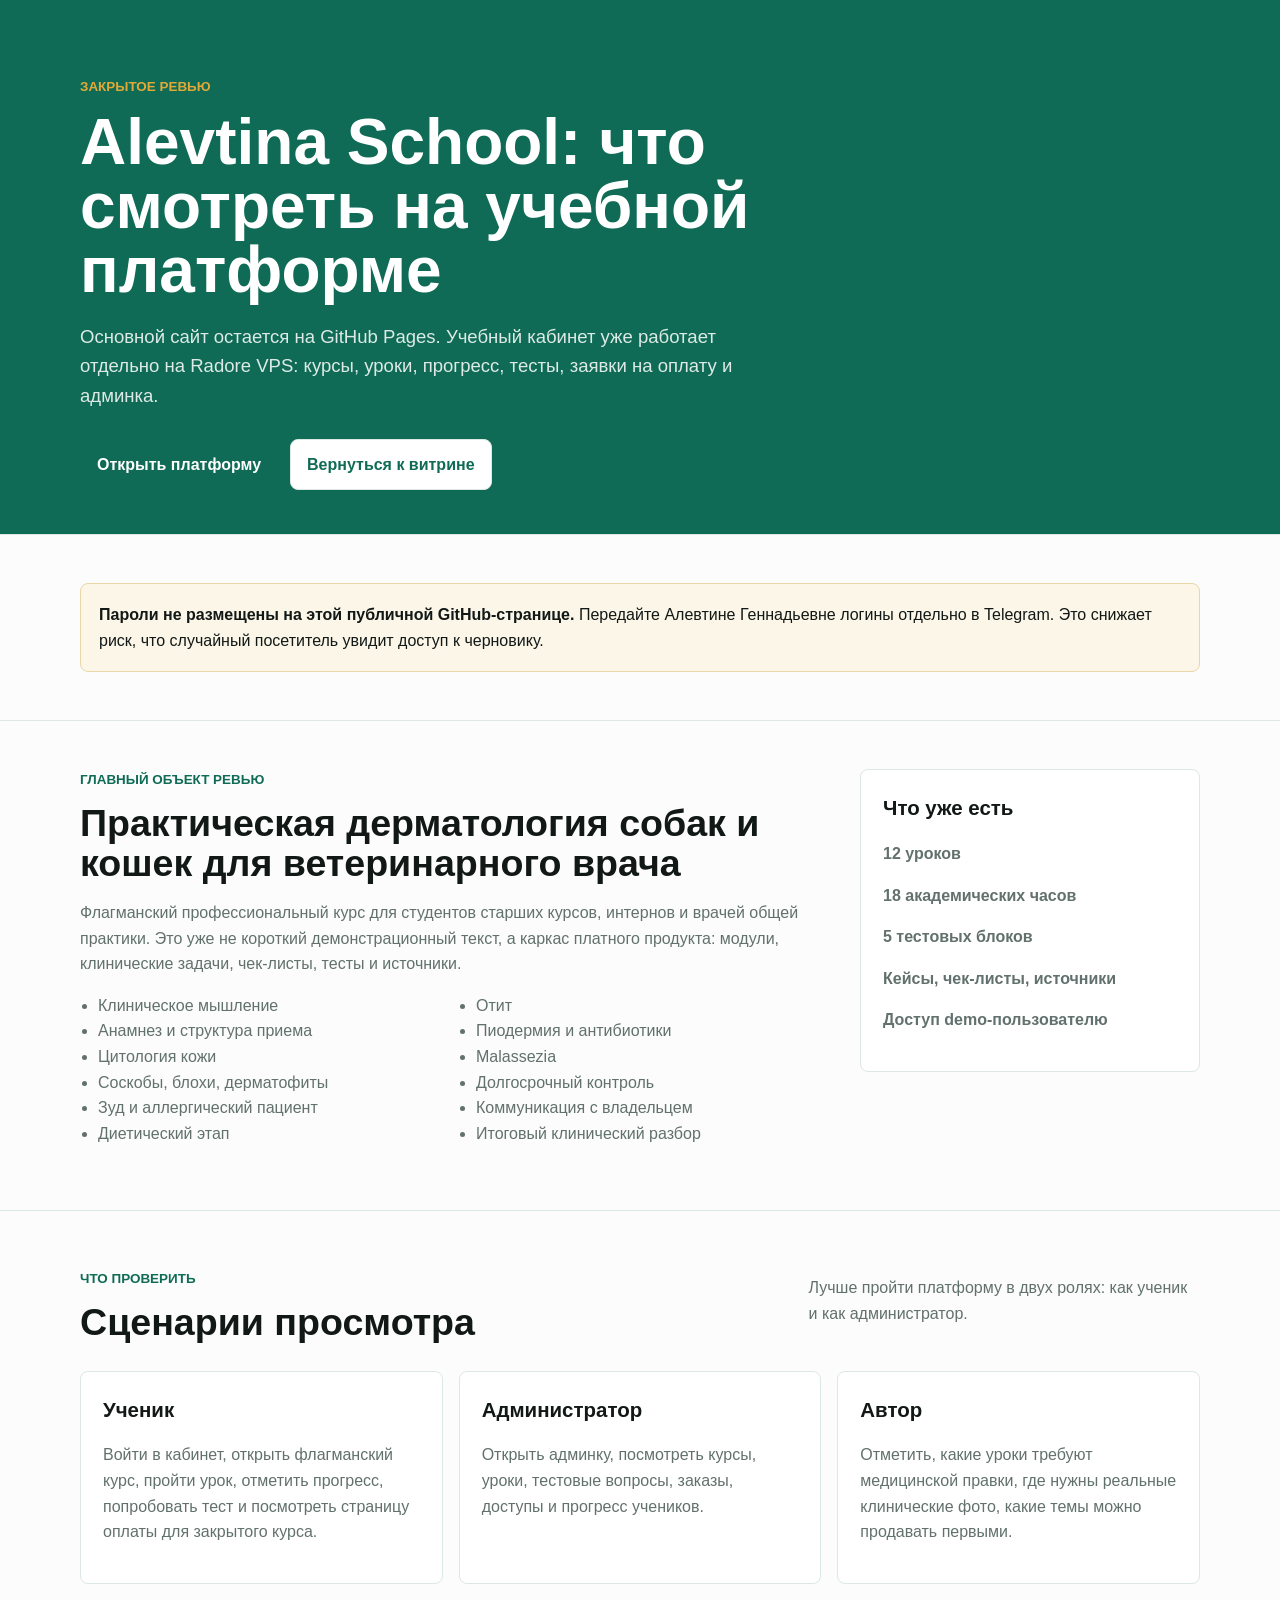
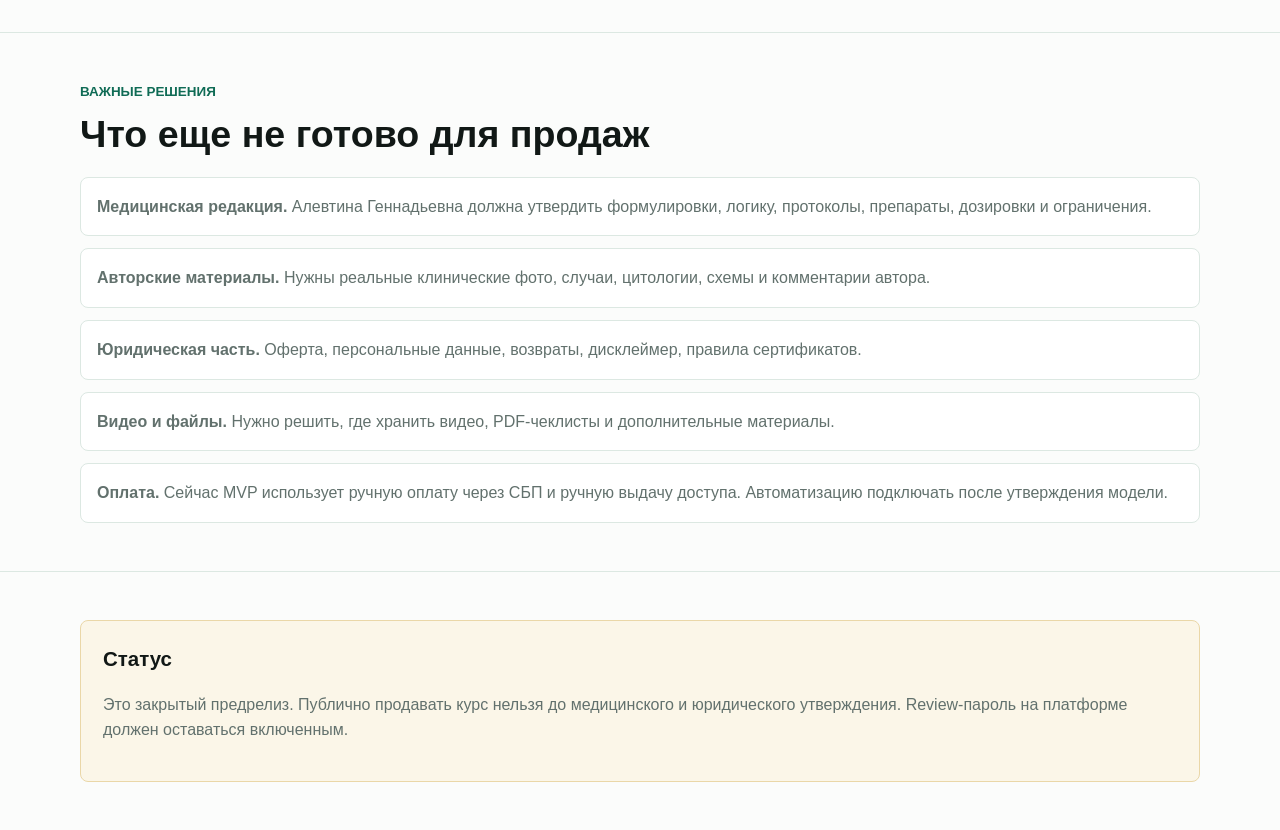
==== commit c562632f: "Align review site with school platform" ====
--- a/course-review.html
+++ b/course-review.html
@@ -4,170 +4,133 @@
     <meta charset="utf-8">
     <meta name="viewport" content="width=device-width, initial-scale=1">
     <meta name="robots" content="noindex, nofollow">
-    <title>Alevtina School - черновик курсов</title>
+    <title>Инструкция для ревью Alevtina School</title>
     <link rel="icon" href="static/courses/favicon.svg" type="image/svg+xml">
     <link rel="stylesheet" href="static/courses/app.css">
     <style>
-        .review-note { background: #fff; border: 1px solid #dce8e2; border-radius: 8px; padding: 18px; margin-top: 22px; }
-        .course { padding: 56px 0; border-top: 1px solid #dce8e2; }
-        .course-head { display: grid; gap: 10px; margin-bottom: 24px; }
-        .course-head span { color: #0f6b55; font-weight: 800; }
-        .lesson { margin: 28px 0; padding: 24px; border: 1px solid #dce8e2; border-radius: 8px; background: #fff; }
-        .lesson .body { margin-top: 18px; }
-        .body br + br { display: block; margin-top: 10px; content: ""; }
+        .review-page { background: #fbfcfb; }
+        .review-hero { padding: 76px 0 44px; color: #fff; background: #0f6b55; }
+        .review-hero h1 { max-width: 920px; }
+        .review-section { padding: 48px 0; border-top: 1px solid #dce8e2; }
+        .review-grid { display: grid; grid-template-columns: repeat(3, minmax(0, 1fr)); gap: 16px; }
+        .review-card { padding: 22px; border: 1px solid #dce8e2; border-radius: 8px; background: #fff; }
+        .review-card h3 { margin-top: 0; }
+        .step-list { display: grid; gap: 12px; margin: 22px 0 0; padding: 0; list-style: none; }
+        .step-list li { padding: 16px; border: 1px solid #dce8e2; border-radius: 8px; background: #fff; }
+        .warning { border-color: #ead7a8; background: #fbf6e8; }
+        .course-preview { display: grid; grid-template-columns: minmax(0, 1fr) 340px; gap: 22px; align-items: start; }
+        .module-list { columns: 2; padding-left: 18px; }
+        .credential-note { padding: 18px; border: 1px solid #ead7a8; border-radius: 8px; background: #fbf6e8; }
+        @media (max-width: 860px) {
+            .review-grid,
+            .course-preview { grid-template-columns: 1fr; }
+            .module-list { columns: 1; }
+        }
     </style>
 </head>
-<body>
+<body class="review-page">
     <main>
-        <section class="hero">
-            <div class="container hero-inner">
-                <p class="eyebrow">Черновик для ревью</p>
-                <h1>Alevtina School</h1>
-                <p class="lead">Это файл для чтения и обсуждения. Здесь собраны текущие черновики курсов, уроки и иллюстрации. До публикации нужен медицинский и редакционный апрув.</p>
+        <section class="review-hero">
+            <div class="container">
+                <p class="eyebrow">закрытое ревью</p>
+                <h1>Alevtina School: что смотреть на учебной платформе</h1>
+                <p class="lead">Основной сайт остается на GitHub Pages. Учебный кабинет уже работает отдельно на Radore VPS: курсы, уроки, прогресс, тесты, заявки на оплату и админка.</p>
+                <div class="hero-actions">
+                    <a class="btn" href="https://school.alevtina-skin.ru/" target="_blank" rel="noopener noreferrer">Открыть платформу</a>
+                    <a class="btn secondary" href="index.html">Вернуться к витрине</a>
+                </div>
             </div>
         </section>
-        <div class="container">
-            <div class="review-note">
-                <strong>Важно:</strong> это не опубликованный сайт и не рабочая платежная платформа. Это удобная версия для просмотра через браузер после распаковки ZIP.
+
+        <section class="review-section">
+            <div class="container">
+                <div class="credential-note">
+                    <strong>Пароли не размещены на этой публичной GitHub-странице.</strong>
+                    Передайте Алевтине Геннадьевне логины отдельно в Telegram. Это снижает риск, что случайный посетитель увидит доступ к черновику.
+                </div>
             </div>
-            
-    <section class="course">
-        <div class="course-head">
-            <span>Ветеринарные специалисты</span>
-            <h2>Алгоритм первичного дерматологического пациента</h2>
-            <p>Черновой профессиональный модуль для врачей: история, минимальная база, коммуникация и первые решения при зуде.</p>
-            <strong>4900 ₽</strong>
-        </div>
-        <div class="body">Практический мини-курс для ветеринарных специалистов: как структурировать первичный дерматологический прием пациента с зудом и не потерять базовые шаги.<br><br>Фокус MVP-версии: история болезни, шкала зуда, минимальная дерматологическая база, эктопаразиты, вторичная инфекция, отит, коммуникация с владельцем и критерии направления к дерматологу.<br><br>Материал подготовлен как черновик для экспертной редакции А.В.; до публикации его нужно сверить с авторской методикой и локальными протоколами клиники.</div>
-        
-    <article class="lesson">
-        <p class="eyebrow">Бесплатный урок</p>
-        <h3>1. Структура первичного приема</h3>
-        <p class="muted">Скелет консультации: от жалобы до минимальной дерматологической базы.</p>
-        <img class="lesson-illustration" src="static/courses/illustrations/doctor-algorithm.svg" alt="">
-        
-        <div class="animation-box">
-            <p class="eyebrow dark">Анимация урока</p>
-            <object class="lesson-animation" type="image/svg+xml" data="static/courses/animations/derm-workflow.svg">
-                <img src="static/courses/animations/derm-workflow.svg" alt="">
-            </object>
-        </div>
-        
-        <div class="body">Цель первичного приема - не угадать диагноз по фотографии, а собрать достаточные данные для первого безопасного плана.<br><br>Рабочий алгоритм<br><br>1. Сформулировать главную жалобу владельца: зуд, отит, алопеция, корки, запах, боль.<br>2. Оценить срочность: боль, выраженная инфекция, самотравматизация, системные признаки, быстрый отек.<br>3. Собрать историю: возраст начала, сезонность, локализация, динамика, обработки от эктопаразитов, питание, предыдущие препараты и ответ на них.<br>4. Оценить зуд по шкале 0-10 и отдельно уточнить ночной зуд.<br>5. Осмотреть все тело, не только &quot;главное пятно&quot;: уши, лапы, пах, живот, перианальную область, основание хвоста.<br>6. Собрать минимальную дерматологическую базу по показаниям: цитология кожи, цитология ушей при отите, соскобы, вычесывание на блох.<br>7. Сначала контролировать выявленные вторичные факторы, затем обсуждать хроническую аллергическую стратегию.<br><br>Коммуникация с владельцем<br><br>Полезно сразу проговорить, что зуд - симптом. Если у пациента есть хроническое аллергическое заболевание, задача часто состоит не в &quot;вылечить навсегда за один визит&quot;, а в устойчивом контроле, снижении обострений и понятном плане действий при рецидивах.<br><br>Источники для подготовки урока:<br>- AAHA, 2023 Management of Allergic Skin Diseases in Dogs and Cats Guidelines: https://www.aaha.org/resources/2023-aaha-management-of-allergic-skin-diseases-in-dogs-and-cats-guidelines/<br>- Merck Veterinary Manual, Atopic Dermatitis in Animals: https://www.merckvetmanual.com/integumentary-system/atopic-dermatitis/atopic-dermatitis-in-animals<br>- Merck Veterinary Manual, Otitis Externa in Animals: https://www.merckvetmanual.com/ear-disorders/otitis-externa/otitis-externa-in-animals<br>- Merck Veterinary Manual, Cutaneous Food Allergy in Animals: https://www.merckvetmanual.com/integumentary-system/food-allergy/cutaneous-food-allergy-in-animals</div>
-    </article>
-    
-    <article class="lesson">
-        <p class="eyebrow">Закрытый урок в кабинете</p>
-        <h3>2. Дифференциалы при зуде</h3>
-        <p class="muted">Как не перескочить к атопии до исключения частых причин.</p>
-        <img class="lesson-illustration" src="static/courses/illustrations/doctor-algorithm.svg" alt="">
-        
-        <div class="animation-box">
-            <p class="eyebrow dark">Анимация урока</p>
-            <object class="lesson-animation" type="image/svg+xml" data="static/courses/animations/derm-workflow.svg">
-                <img src="static/courses/animations/derm-workflow.svg" alt="">
-            </object>
-        </div>
-        
-        <div class="body">У пациента с зудом удобно держать в голове несколько групп причин.<br><br>Базовые группы<br><br>- эктопаразиты и блошиная аллергия;<br>- бактериальная или дрожжевая инфекция как усилитель зуда;<br>- отит как отдельный источник боли и зуда;<br>- неблагоприятная пищевая реакция;<br>- атопический дерматит;<br>- контактные реакции, аутоиммунные, эндокринные и другие заболевания по клинической картине.<br><br>Практический принцип<br><br>Атопический дерматит - диагноз исключения. Если сразу назвать пациента &quot;аллергиком&quot; и пропустить паразитов, отит или инфекцию, владелец быстро потеряет доверие, потому что зуд вернется.<br><br>Что фиксировать в карте<br><br>- локализацию и вид поражений;<br>- шкалу зуда;<br>- какие тесты сделаны сегодня;<br>- что найдено на цитологии;<br>- план контроля паразитов;<br>- критерии повторного визита;<br>- какие изменения владелец должен заметить и за какой срок.<br><br>Источники для подготовки урока:<br>- AAHA, 2023 Management of Allergic Skin Diseases in Dogs and Cats Guidelines: https://www.aaha.org/resources/2023-aaha-management-of-allergic-skin-diseases-in-dogs-and-cats-guidelines/<br>- Merck Veterinary Manual, Atopic Dermatitis in Animals: https://www.merckvetmanual.com/integumentary-system/atopic-dermatitis/atopic-dermatitis-in-animals<br>- Merck Veterinary Manual, Otitis Externa in Animals: https://www.merckvetmanual.com/ear-disorders/otitis-externa/otitis-externa-in-animals<br>- Merck Veterinary Manual, Cutaneous Food Allergy in Animals: https://www.merckvetmanual.com/integumentary-system/food-allergy/cutaneous-food-allergy-in-animals</div>
-    </article>
-    
-    <article class="lesson">
-        <p class="eyebrow">Закрытый урок в кабинете</p>
-        <h3>3. Цитология и базовые тесты</h3>
-        <p class="muted">Минимальная база перед долгими разговорами об аллергии.</p>
-        <img class="lesson-illustration" src="static/courses/illustrations/doctor-algorithm.svg" alt="">
-        
-        <div class="animation-box">
-            <p class="eyebrow dark">Анимация урока</p>
-            <object class="lesson-animation" type="image/svg+xml" data="static/courses/animations/derm-workflow.svg">
-                <img src="static/courses/animations/derm-workflow.svg" alt="">
-            </object>
-        </div>
-        
-        <div class="body">Минимальная дерматологическая база помогает отделить первичную проблему от вторичных усилителей.<br><br>Что часто входит в первый уровень<br><br>- цитология кожи с наиболее активных поражений;<br>- цитология ушей, если есть отит, запах, выделения или тряска головой;<br>- поверхностные или глубокие соскобы по показаниям;<br>- вычесывание на блох и оценка блошиной грязи;<br>- трихограмма или дополнительные тесты по клинической задаче.<br><br>Почему это важно<br><br>Вторичная бактериальная или дрожжевая инфекция может поддерживать зуд настолько сильно, что владелец будет считать основное лечение неэффективным. Если инфекция подтверждена, нужно объяснить, что это не обязательно &quot;главная причина&quot;, но ее нужно контролировать, чтобы увидеть реальную картину.<br><br>Повторный прием<br><br>На контроле важно не только спросить &quot;стало лучше?&quot;, а сравнить шкалу зуда, фото, цитологию и состояние ушей/кожи. Если протокол работал, но перестал работать, рекомендации AAHA предлагают вернуться к истории, осмотру и минимальной базе, а не автоматически усиливать терапию.<br><br>Источники для подготовки урока:<br>- AAHA, 2023 Management of Allergic Skin Diseases in Dogs and Cats Guidelines: https://www.aaha.org/resources/2023-aaha-management-of-allergic-skin-diseases-in-dogs-and-cats-guidelines/<br>- Merck Veterinary Manual, Atopic Dermatitis in Animals: https://www.merckvetmanual.com/integumentary-system/atopic-dermatitis/atopic-dermatitis-in-animals<br>- Merck Veterinary Manual, Otitis Externa in Animals: https://www.merckvetmanual.com/ear-disorders/otitis-externa/otitis-externa-in-animals<br>- Merck Veterinary Manual, Cutaneous Food Allergy in Animals: https://www.merckvetmanual.com/integumentary-system/food-allergy/cutaneous-food-allergy-in-animals</div>
-    </article>
-    
-    </section>
-    
-    <section class="course">
-        <div class="course-head">
-            <span>Владельцы</span>
-            <h2>Зуд у собаки: что делать владельцу</h2>
-            <p>Понятный курс для владельцев: когда зуд опасен, что записать до приема и почему самолечение часто затягивает проблему.</p>
-            <strong>2900 ₽</strong>
-        </div>
-        <div class="body">Курс для владельцев собак, у которых есть зуд, покраснение кожи, вылизывание лап, отиты или повторяющиеся проблемы с кожей.<br><br>Цель курса - не заменить прием врача, а помочь владельцу быстро понять, когда нужно ехать в клинику, какие данные собрать до визита и почему хронический зуд редко решается одной мазью или сменой корма.<br><br>Внутри: тревожные признаки, карта зуда, фото-дневник, подготовка к приему, частые ошибки домашнего лечения и понятная логика диагностики аллергических заболеваний кожи.</div>
-        
-    <article class="lesson">
-        <p class="eyebrow">Бесплатный урок</p>
-        <h3>1. Когда зуд требует срочной клиники</h3>
-        <p class="muted">Красные флаги, при которых не стоит ждать, пока пройдет само.</p>
-        <img class="lesson-illustration" src="static/courses/illustrations/red-flags.svg" alt="">
-        
-        <div class="animation-box">
-            <p class="eyebrow dark">Анимация урока</p>
-            <object class="lesson-animation" type="image/svg+xml" data="static/courses/animations/itch-cycle.svg">
-                <img src="static/courses/animations/itch-cycle.svg" alt="">
-            </object>
-        </div>
-        
-        <div class="body">Этот урок помогает решить главный вопрос: можно ли спокойно записаться на прием или нужна клиника в ближайшее время.<br><br>Срочно связывайтесь с ветеринарным врачом, если собака:<br><br>- расчесывает кожу до крови или не спит из-за зуда;<br>- сильно трясет головой, скулит при прикосновении к уху, есть запах или выделения из уха;<br>- быстро покрылась отеком морды, век или губ;<br>- стала вялой, отказывается от еды, появилась температура, рвота или диарея;<br>- имеет мокнущие болезненные участки кожи, гной, резкий запах;<br>- зудит после нового препарата, укуса насекомого, новой обработки или контакта с химией;<br>- щенок, пожилая собака или пациент с тяжелыми сопутствующими болезнями.<br><br>Почему это важно<br><br>Зуд - это симптом, а не диагноз. Его могут поддерживать блохи, клещи, бактериальная или дрожжевая инфекция, отит, пищевая реакция, атопический дерматит и другие причины. Если собака травмирует кожу, вторичная инфекция может быстро усилить воспаление и боль.<br><br>Что можно сделать до приема<br><br>1. Не наносите гормональные мази, человеческие кремы, спирт, йод или агрессивные антисептики без назначения.<br>2. Сфотографируйте поражения при хорошем свете.<br>3. Запишите, когда начался зуд, чем кормили, какие обработки от паразитов были и какие лекарства уже давали.<br>4. Если есть отек морды, затрудненное дыхание, слабость или резкое ухудшение состояния - это повод для неотложного обращения.<br><br>Важно: урок не заменяет очный осмотр. Он нужен, чтобы владелец не терял время в ситуациях, где промедление ухудшает состояние.<br><br>Источники для подготовки урока:<br>- AAHA, 2023 Management of Allergic Skin Diseases in Dogs and Cats Guidelines: https://www.aaha.org/resources/2023-aaha-management-of-allergic-skin-diseases-in-dogs-and-cats-guidelines/<br>- MSD Veterinary Manual, Atopic Dermatitis in Animals: https://www.merckvetmanual.com/integumentary-system/atopic-dermatitis/atopic-dermatitis-in-animals<br>- Merck Veterinary Manual, Flea Allergy Dermatitis in Dogs and Cats: https://www.merckvetmanual.com/integumentary-system/fleas-and-flea-allergy-dermatitis/flea-allergy-dermatitis-in-dogs-and-cats<br>- Purdue University Veterinary Hospital, Allergy Tips: https://vet.purdue.edu/hospital/small-animal/primary-care/tips/allergy-tips.php</div>
-    </article>
-    
-    <article class="lesson">
-        <p class="eyebrow">Закрытый урок в кабинете</p>
-        <h3>2. Карта зуда: что показывают лапы, уши, живот и хвост</h3>
-        <p class="muted">Как наблюдать за локализацией зуда и не делать преждевременный вывод о диагнозе.</p>
-        <img class="lesson-illustration" src="static/courses/illustrations/itch-map.svg" alt="">
-        
-        <div class="animation-box">
-            <p class="eyebrow dark">Анимация урока</p>
-            <object class="lesson-animation" type="image/svg+xml" data="static/courses/animations/itch-cycle.svg">
-                <img src="static/courses/animations/itch-cycle.svg" alt="">
-            </object>
-        </div>
-        
-        <div class="body">Локализация зуда помогает врачу, но сама по себе не ставит диагноз.<br><br>Что отмечать владельцу<br><br>- Лапы: вылизывание межпальцевых промежутков, покраснение, изменение цвета шерсти от слюны.<br>- Уши: тряска головой, запах, выделения, болезненность, повторяющиеся отиты.<br>- Морда и глаза: трение о мебель, покраснение вокруг губ или век.<br>- Подмышки, пах, живот: покраснение, сыпь, потемнение кожи, утолщение.<br>- Основание хвоста и спина: часто заставляет думать о блошиной проблеме, даже если блох не видно.<br><br>Почему нельзя полагаться только на место зуда<br><br>Аллергические заболевания, паразиты и вторичные инфекции могут выглядеть похоже. Например, у собаки с атопическим дерматитом часто бывают зуд, воспаление кожи и отиты, но перед этим врач должен исключить или контролировать другие причины, включая паразитов и инфекцию.<br><br>Домашнее задание<br><br>Сделайте простую карту: нарисуйте силуэт собаки и отметьте участки, где она чешется, лижет или кусает себя. Рядом поставьте оценку зуда от 0 до 10, где 0 - не чешется, 10 - чешется постоянно и не может нормально спать.<br><br>На приеме такая карта экономит время и помогает врачу увидеть динамику, особенно если проблема длится не один месяц.<br><br>Источники для подготовки урока:<br>- AAHA, 2023 Management of Allergic Skin Diseases in Dogs and Cats Guidelines: https://www.aaha.org/resources/2023-aaha-management-of-allergic-skin-diseases-in-dogs-and-cats-guidelines/<br>- MSD Veterinary Manual, Atopic Dermatitis in Animals: https://www.merckvetmanual.com/integumentary-system/atopic-dermatitis/atopic-dermatitis-in-animals<br>- Merck Veterinary Manual, Flea Allergy Dermatitis in Dogs and Cats: https://www.merckvetmanual.com/integumentary-system/fleas-and-flea-allergy-dermatitis/flea-allergy-dermatitis-in-dogs-and-cats<br>- Purdue University Veterinary Hospital, Allergy Tips: https://vet.purdue.edu/hospital/small-animal/primary-care/tips/allergy-tips.php</div>
-    </article>
-    
-    <article class="lesson">
-        <p class="eyebrow">Закрытый урок в кабинете</p>
-        <h3>3. Фото-дневник перед консультацией</h3>
-        <p class="muted">Что записывать, чтобы прием был продуктивнее и дешевле.</p>
-        <img class="lesson-illustration" src="static/courses/illustrations/photo-diary.svg" alt="">
-        
-        <div class="body">Хороший дневник не заменяет диагностику, но помогает врачу быстрее собрать историю.<br><br>Что фотографировать<br><br>- общий вид собаки;<br>- крупный план поражения кожи;<br>- уши, лапы, живот, пах, основание хвоста;<br>- упаковки кормов, лакомств, шампуней и препаратов;<br>- результат через 3-7 дней после назначенного лечения, если врач просил контроль.<br><br>Как фотографировать<br><br>Снимайте при дневном свете, без фильтров, с линейкой или монетой рядом для масштаба. Делайте один общий кадр и один крупный план. Не используйте вспышку, если она искажает цвет кожи.<br><br>Что записывать<br><br>- дата начала зуда;<br>- оценка зуда 0-10;<br>- где зуд сильнее;<br>- есть ли сезонность;<br>- чем обрабатывали от блох и клещей, дата последней обработки;<br>- все лекарства и дозировки, даже если давали один раз;<br>- корм, лакомства, добавки, жевательные продукты;<br>- были ли отиты, диарея, рвота, слезотечение.<br><br>Чего не делать<br><br>Не меняйте одновременно корм, шампунь, обработку, добавки и лекарства без плана. Если все изменить в один день, потом трудно понять, что помогло, а что навредило.<br><br>Источники для подготовки урока:<br>- AAHA, 2023 Management of Allergic Skin Diseases in Dogs and Cats Guidelines: https://www.aaha.org/resources/2023-aaha-management-of-allergic-skin-diseases-in-dogs-and-cats-guidelines/<br>- MSD Veterinary Manual, Atopic Dermatitis in Animals: https://www.merckvetmanual.com/integumentary-system/atopic-dermatitis/atopic-dermatitis-in-animals<br>- Merck Veterinary Manual, Flea Allergy Dermatitis in Dogs and Cats: https://www.merckvetmanual.com/integumentary-system/fleas-and-flea-allergy-dermatitis/flea-allergy-dermatitis-in-dogs-and-cats<br>- Purdue University Veterinary Hospital, Allergy Tips: https://vet.purdue.edu/hospital/small-animal/primary-care/tips/allergy-tips.php</div>
-    </article>
-    
-    <article class="lesson">
-        <p class="eyebrow">Закрытый урок в кабинете</p>
-        <h3>4. Подготовка к дерматологическому приему</h3>
-        <p class="muted">Какие вопросы задаст врач и почему ответы важны.</p>
-        <img class="lesson-illustration" src="static/courses/illustrations/vet-visit.svg" alt="">
-        
-        <div class="body">На дерматологическом приеме врач часто задает много подробных вопросов. Это не формальность: история болезни определяет, какие тесты нужны первыми.<br><br>Подготовьте перед визитом<br><br>- возраст начала симптомов;<br>- первые зоны зуда;<br>- сезонность и связь с прогулками;<br>- информация о других животных дома;<br>- схема обработок от паразитов;<br>- история кормления и лакомств;<br>- предыдущие диагнозы и назначения;<br>- фото динамики;<br>- список препаратов с дозировками.<br><br>Что может сделать врач на первом приеме<br><br>В зависимости от ситуации врач может провести осмотр кожи и ушей, цитологию, соскобы, вычесывание на блох, оценить вторичную инфекцию и обсудить контроль зуда. При хронических аллергических болезнях важно не только снять зуд сегодня, но и построить долгосрочный план.<br><br>Почему анализ крови на аллергию не всегда отвечает на вопрос владельца<br><br>Аллергологические тесты не являются самостоятельным способом поставить атопический дерматит. В международных рекомендациях атопия рассматривается как диагноз исключения: сначала нужно оценить историю, клиническую картину, паразитов, инфекции и пищевую реакцию. Тесты на аллергены полезны, когда планируется аллерген-специфическая иммунотерапия.<br><br>Источники для подготовки урока:<br>- AAHA, 2023 Management of Allergic Skin Diseases in Dogs and Cats Guidelines: https://www.aaha.org/resources/2023-aaha-management-of-allergic-skin-diseases-in-dogs-and-cats-guidelines/<br>- MSD Veterinary Manual, Atopic Dermatitis in Animals: https://www.merckvetmanual.com/integumentary-system/atopic-dermatitis/atopic-dermatitis-in-animals<br>- Merck Veterinary Manual, Flea Allergy Dermatitis in Dogs and Cats: https://www.merckvetmanual.com/integumentary-system/fleas-and-flea-allergy-dermatitis/flea-allergy-dermatitis-in-dogs-and-cats<br>- Purdue University Veterinary Hospital, Allergy Tips: https://vet.purdue.edu/hospital/small-animal/primary-care/tips/allergy-tips.php</div>
-    </article>
-    
-    <article class="lesson">
-        <p class="eyebrow">Закрытый урок в кабинете</p>
-        <h3>5. Частые ошибки домашнего лечения</h3>
-        <p class="muted">Почему зуд возвращается после мази, смены корма или шампуня.</p>
-        <img class="lesson-illustration" src="static/courses/illustrations/red-flags.svg" alt="">
-        
-        <div class="animation-box">
-            <p class="eyebrow dark">Анимация урока</p>
-            <object class="lesson-animation" type="image/svg+xml" data="static/courses/animations/itch-cycle.svg">
-                <img src="static/courses/animations/itch-cycle.svg" alt="">
-            </object>
-        </div>
-        
-        <div class="body">Самая частая ошибка - лечить зуд как отдельную проблему, не выясняя, что его поддерживает.<br><br>Ошибки, которые мешают врачу<br><br>- использовать человеческие мази и таблетки без назначения;<br>- резко менять корм каждую неделю;<br>- отменять обработку от блох, потому что &quot;блох не видно&quot;;<br>- лечить уши остатками старых капель;<br>- мыть агрессивными шампунями слишком часто;<br>- прекращать назначенный курс сразу после улучшения;<br>- приходить на прием без списка препаратов и дат обработок.<br><br>Почему блохи важны даже когда их не нашли<br><br>При блошиной аллергии реакцию может поддерживать укус. Полное устранение блошиной проблемы требует времени и регулярного контроля среды, а не одной обработки &quot;для галочки&quot;. Для чувствительных животных врач может рекомендовать длительную профилактику.<br><br>Почему хронический зуд редко решается одной процедурой<br><br>Аллергические заболевания кожи часто требуют мультимодального подхода: контроль паразитов, лечение вторичной инфекции, работа с кожным барьером, контроль зуда, диета по показаниям и план наблюдения. У каждой собаки этот план отличается.<br><br>Источники для подготовки урока:<br>- AAHA, 2023 Management of Allergic Skin Diseases in Dogs and Cats Guidelines: https://www.aaha.org/resources/2023-aaha-management-of-allergic-skin-diseases-in-dogs-and-cats-guidelines/<br>- MSD Veterinary Manual, Atopic Dermatitis in Animals: https://www.merckvetmanual.com/integumentary-system/atopic-dermatitis/atopic-dermatitis-in-animals<br>- Merck Veterinary Manual, Flea Allergy Dermatitis in Dogs and Cats: https://www.merckvetmanual.com/integumentary-system/fleas-and-flea-allergy-dermatitis/flea-allergy-dermatitis-in-dogs-and-cats<br>- Purdue University Veterinary Hospital, Allergy Tips: https://vet.purdue.edu/hospital/small-animal/primary-care/tips/allergy-tips.php</div>
-    </article>
-    
-    </section>
-    
-        </div>
+        </section>
+
+        <section class="review-section">
+            <div class="container course-preview">
+                <article>
+                    <p class="eyebrow dark">главный объект ревью</p>
+                    <h2>Практическая дерматология собак и кошек для ветеринарного врача</h2>
+                    <p>Флагманский профессиональный курс для студентов старших курсов, интернов и врачей общей практики. Это уже не короткий демонстрационный текст, а каркас платного продукта: модули, клинические задачи, чек-листы, тесты и источники.</p>
+                    <ul class="module-list">
+                        <li>Клиническое мышление</li>
+                        <li>Анамнез и структура приема</li>
+                        <li>Цитология кожи</li>
+                        <li>Соскобы, блохи, дерматофиты</li>
+                        <li>Зуд и аллергический пациент</li>
+                        <li>Диетический этап</li>
+                        <li>Отит</li>
+                        <li>Пиодермия и антибиотики</li>
+                        <li>Malassezia</li>
+                        <li>Долгосрочный контроль</li>
+                        <li>Коммуникация с владельцем</li>
+                        <li>Итоговый клинический разбор</li>
+                    </ul>
+                </article>
+                <aside class="review-card">
+                    <h3>Что уже есть</h3>
+                    <p><strong>12 уроков</strong></p>
+                    <p><strong>18 академических часов</strong></p>
+                    <p><strong>5 тестовых блоков</strong></p>
+                    <p><strong>Кейсы, чек-листы, источники</strong></p>
+                    <p><strong>Доступ demo-пользователю</strong></p>
+                </aside>
+            </div>
+        </section>
+
+        <section class="review-section">
+            <div class="container">
+                <div class="section-heading">
+                    <div>
+                        <p class="eyebrow dark">что проверить</p>
+                        <h2>Сценарии просмотра</h2>
+                    </div>
+                    <p>Лучше пройти платформу в двух ролях: как ученик и как администратор.</p>
+                </div>
+                <div class="review-grid">
+                    <article class="review-card">
+                        <h3>Ученик</h3>
+                        <p>Войти в кабинет, открыть флагманский курс, пройти урок, отметить прогресс, попробовать тест и посмотреть страницу оплаты для закрытого курса.</p>
+                    </article>
+                    <article class="review-card">
+                        <h3>Администратор</h3>
+                        <p>Открыть админку, посмотреть курсы, уроки, тестовые вопросы, заказы, доступы и прогресс учеников.</p>
+                    </article>
+                    <article class="review-card">
+                        <h3>Автор</h3>
+                        <p>Отметить, какие уроки требуют медицинской правки, где нужны реальные клинические фото, какие темы можно продавать первыми.</p>
+                    </article>
+                </div>
+            </div>
+        </section>
+
+        <section class="review-section">
+            <div class="container">
+                <p class="eyebrow dark">важные решения</p>
+                <h2>Что еще не готово для продаж</h2>
+                <ol class="step-list">
+                    <li><strong>Медицинская редакция.</strong> Алевтина Геннадьевна должна утвердить формулировки, логику, протоколы, препараты, дозировки и ограничения.</li>
+                    <li><strong>Авторские материалы.</strong> Нужны реальные клинические фото, случаи, цитологии, схемы и комментарии автора.</li>
+                    <li><strong>Юридическая часть.</strong> Оферта, персональные данные, возвраты, дисклеймер, правила сертификатов.</li>
+                    <li><strong>Видео и файлы.</strong> Нужно решить, где хранить видео, PDF-чеклисты и дополнительные материалы.</li>
+                    <li><strong>Оплата.</strong> Сейчас MVP использует ручную оплату через СБП и ручную выдачу доступа. Автоматизацию подключать после утверждения модели.</li>
+                </ol>
+            </div>
+        </section>
+
+        <section class="review-section">
+            <div class="container">
+                <div class="review-card warning">
+                    <h3>Статус</h3>
+                    <p>Это закрытый предрелиз. Публично продавать курс нельзя до медицинского и юридического утверждения. Review-пароль на платформе должен оставаться включенным.</p>
+                </div>
+            </div>
+        </section>
     </main>
 </body>
 </html>
